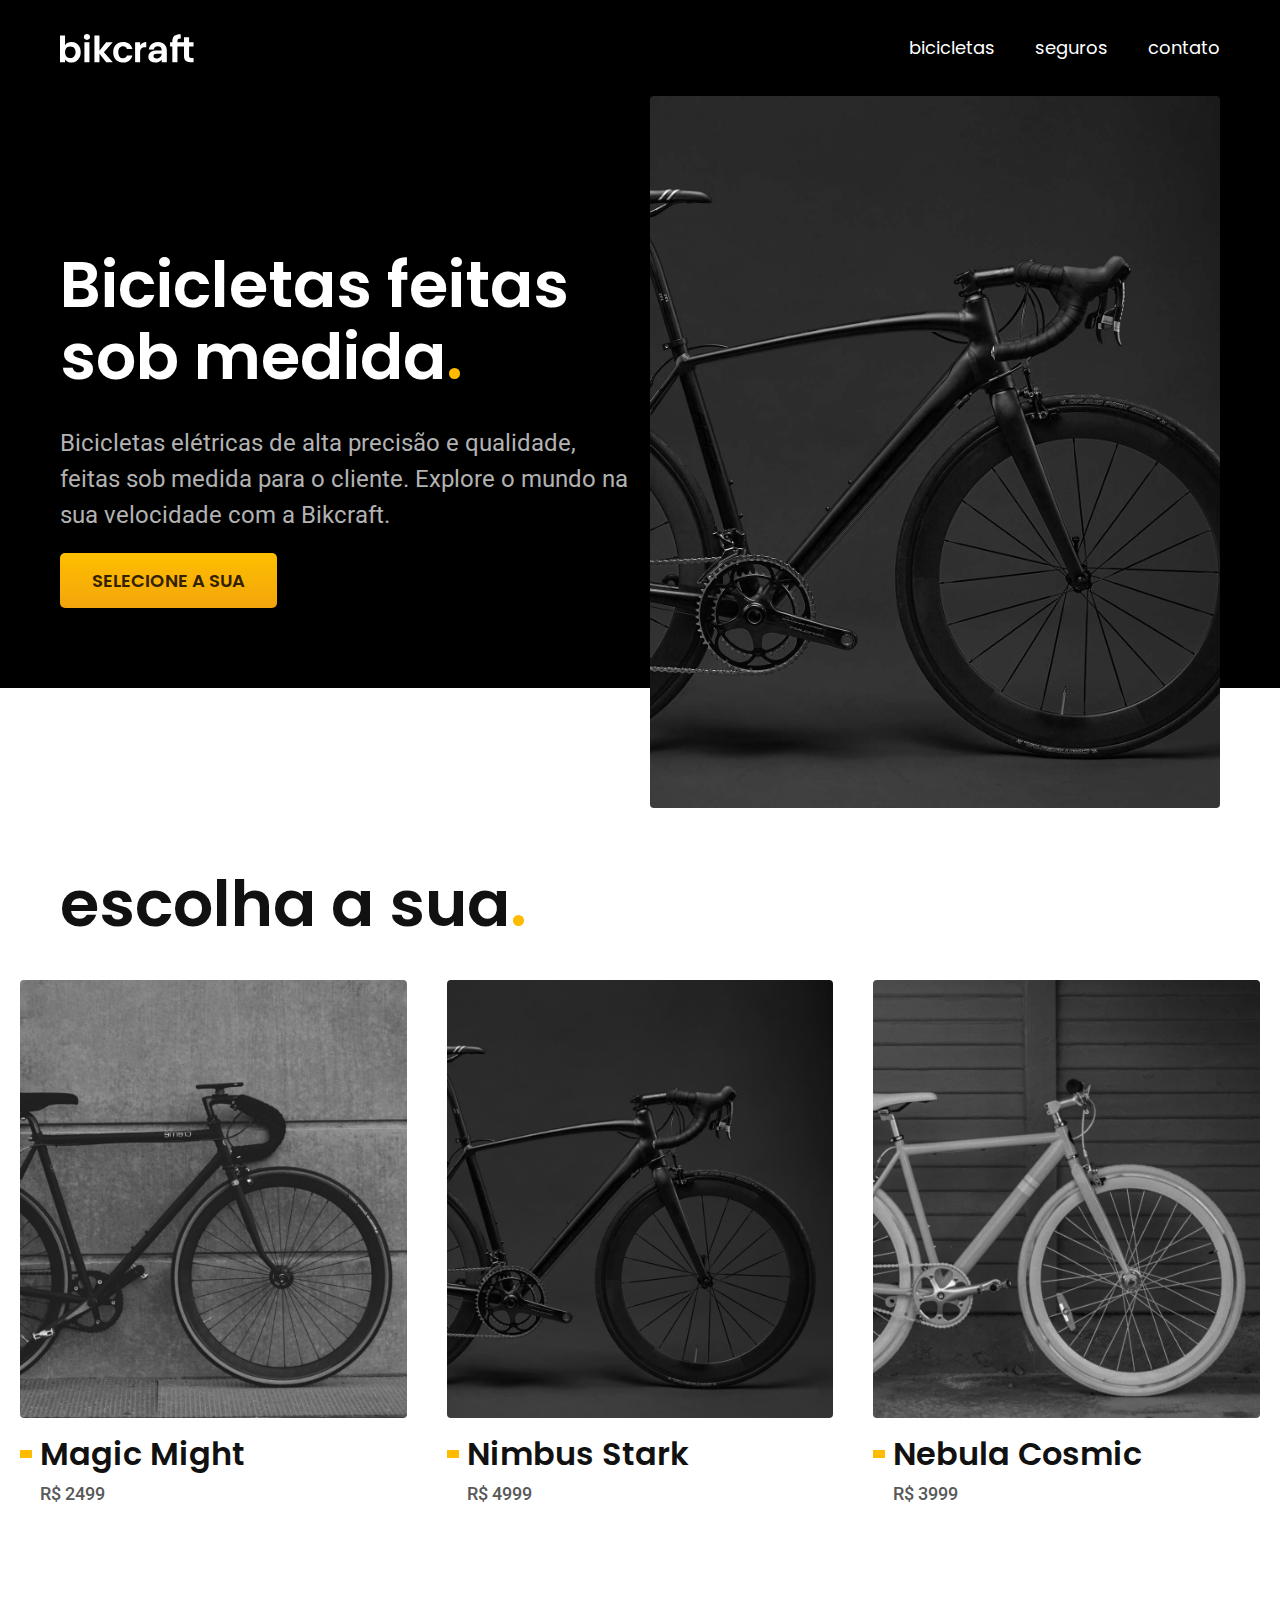
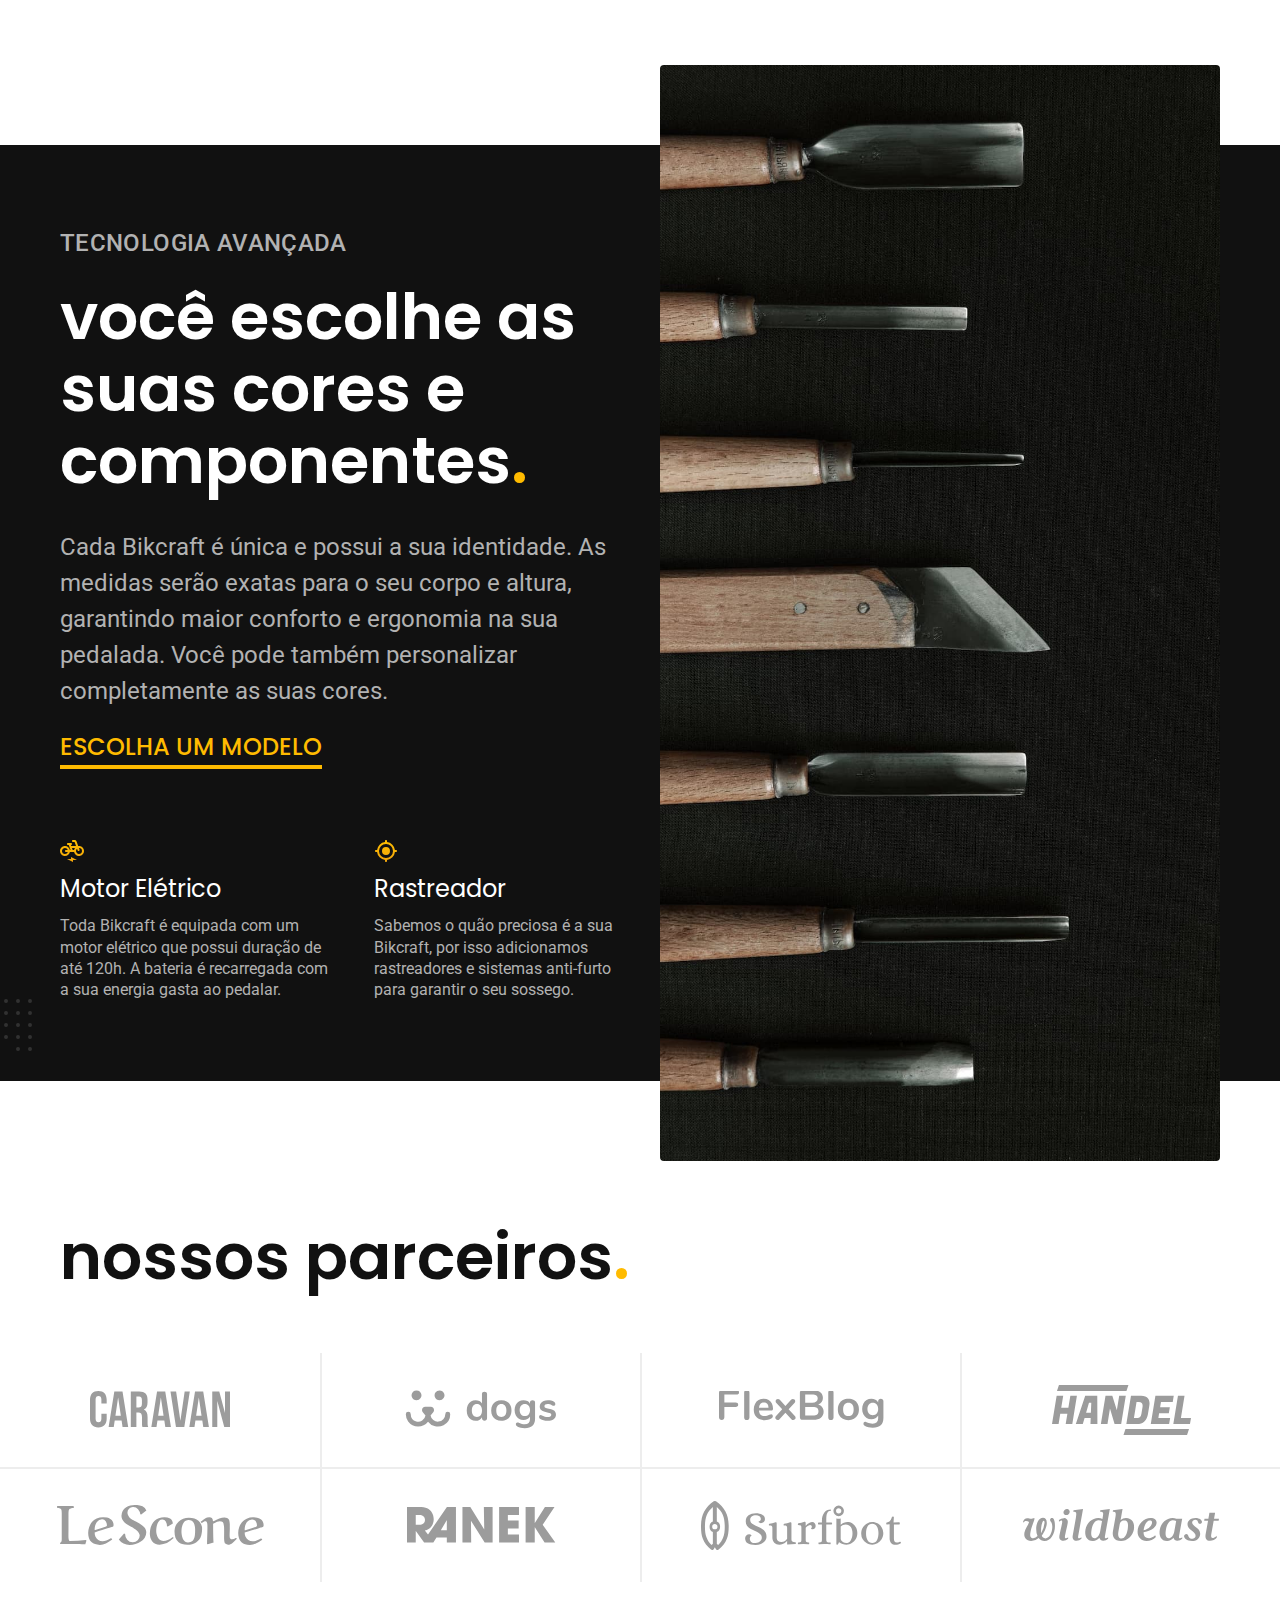
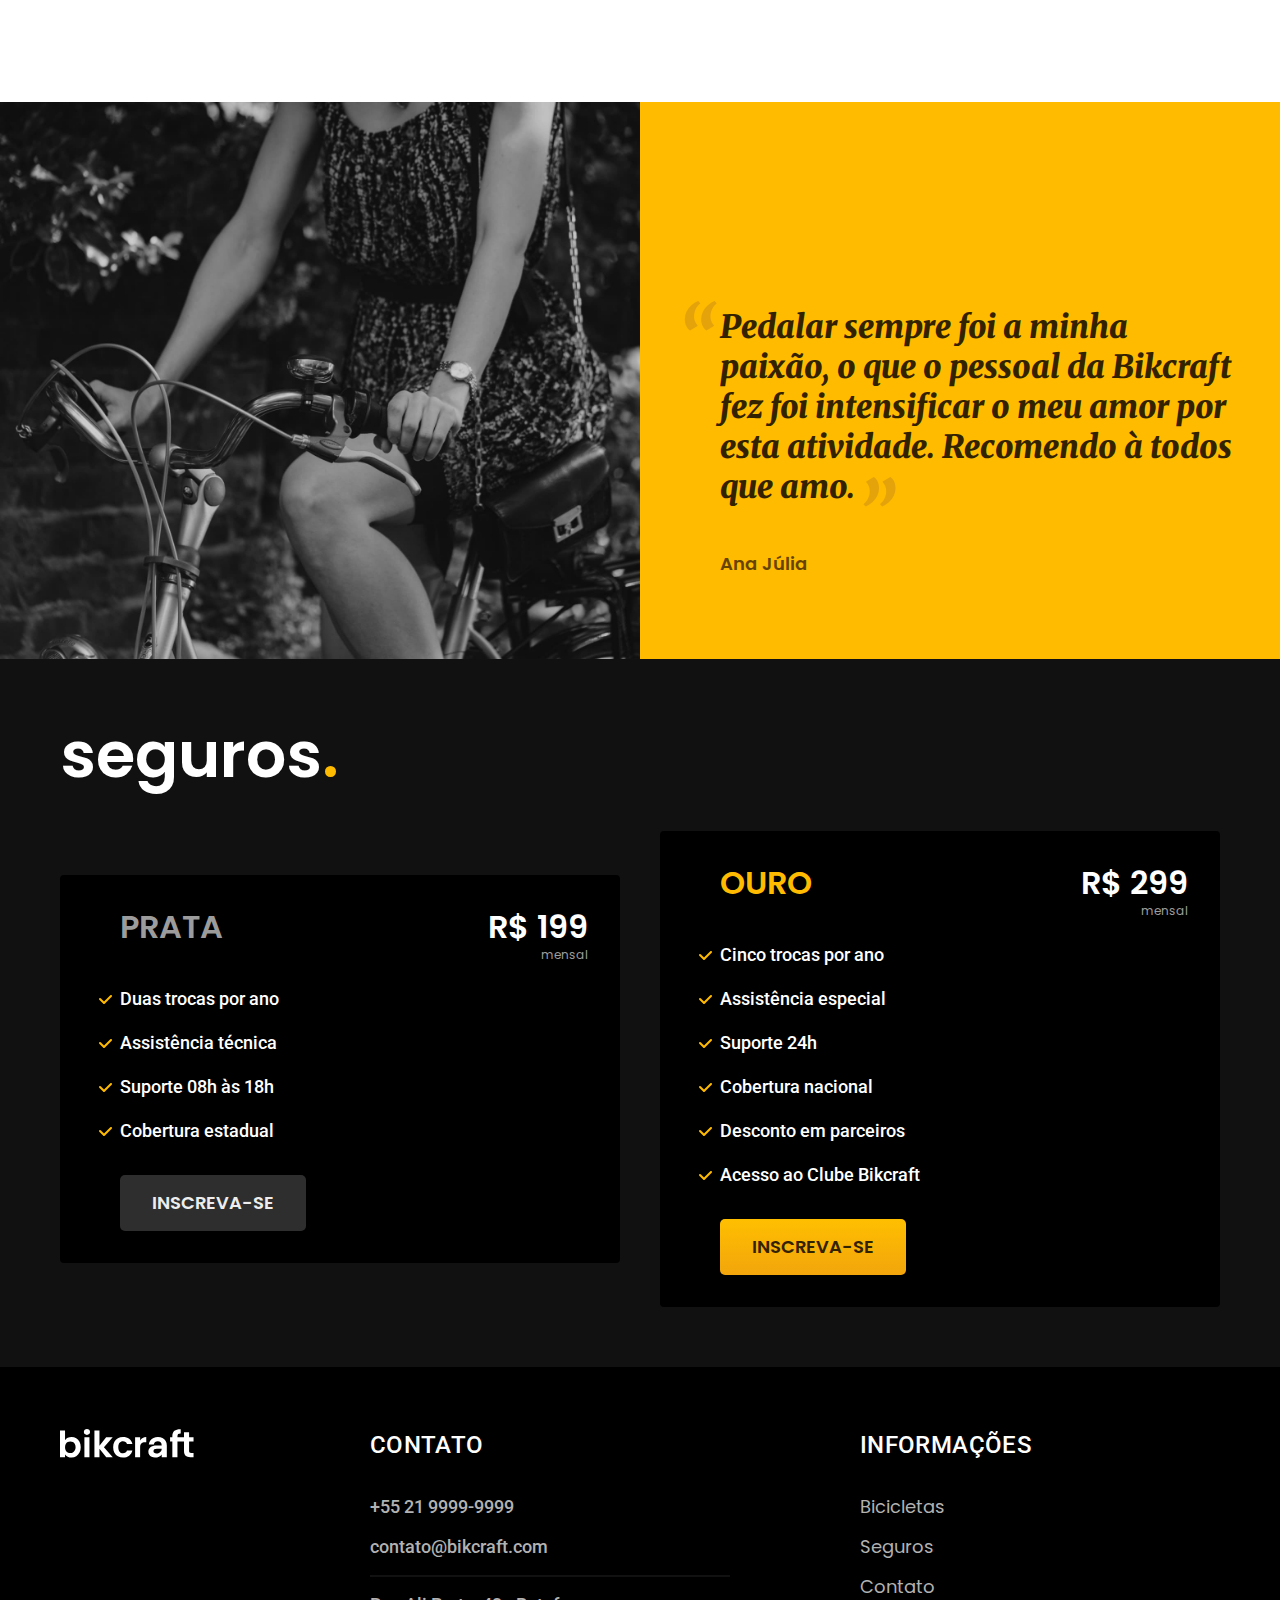
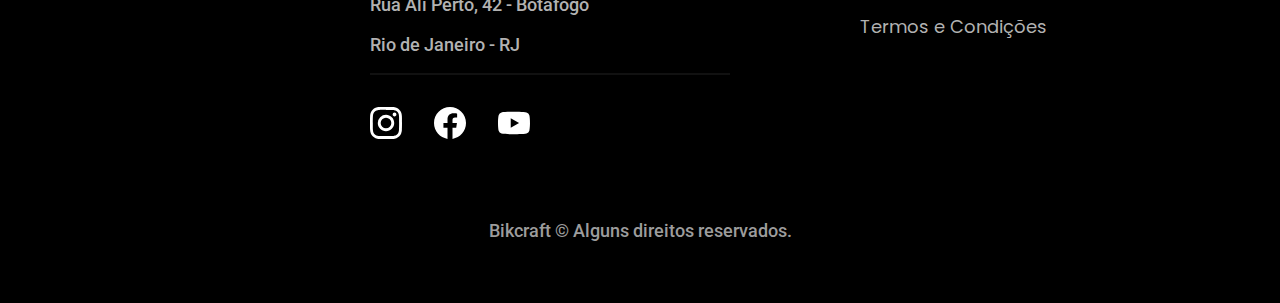
==== index.html @ 79bda6b0 "atualização" ====
<!DOCTYPE html>

<html lang="pt-br">

<head>
  <meta charset="UTF-8">
  <meta name="viewport" content="width=device-width, initial-scale=1.0">

  <title>Bikcraft - Bicicletas Elétricas</title>
  <meta name="description" content="Bicicletas elétricas de alta precisão e qualidade,  feitas sob medida para o cliente. Explore o mundo na sua velocidade com a Bikcraft.">

  <link rel="stylesheet" href="./css/style/style.min.css">
  <link rel="preconnect" href="https://fonts.googleapis.com">
  <link rel="preconnect" href="https://fonts.gstatic.com" crossorigin>
  <link href="https://fonts.googleapis.com/css2?family=Merriweather:ital,wght@1,900&family=Poppins:wght@400;600&family=Roboto:wght@400;500&display=swap" rel="stylesheet">
</head>

<body>
  <header class="header-bg">
    <div class="header container">

      <a href="./">
        <img src="./img/bikcraft.svg" alt="Bikcraft" title="Bikcraft">
      </a>

      <nav aria-label="primaria">
        <ul class="header-menu color-c0 font-1-m">
          <li><a href="./bikes.html">bicicletas</a></li>
          <li><a href="./insurance.html">seguros</a></li>
          <li><a href="./contato.html">contato</a></li>
        </ul>
      </nav>
    </div>
  </header>
  <main class="intro-bg">
    <div class="intro container">
      <div class="intro-content">
        <h1 class="intro-titulo font-1-xxl color-c0">
          Bicicletas feitas sob medida<span class="color-p1">.</span>
        </h1>
        <p class="intro-texto font-2-l color-c5">
          Bicicletas elétricas de alta precisão e qualidade, feitas sob medida para o cliente. Explore o mundo na sua velocidade com a Bikcraft.
        </p>
        <a class="button font-btn color-c12" href="./bikes.html">Selecione a sua</a>
      </div>
      <div>
        <img src="./img/fotos/introducao.jpg" alt="Bicicleta">
      </div>
    </div>
  </main>
  <article class="bikes-list-bg">
    <h2 class="container font-1-xxl color-c11">escolha a sua<span class="color-p1">.</span></h2>
    <ul class="bikes-list">
      <li>
        <a href="./bicicletas/magic-html"><img src="./img/bicicletas/magic-home.jpg" alt="Magic Might">
          <h3 class="font-1-xl color-c11">Magic Might</h3><span class="font-2-m color-c8">R$ 2499</span>
        </a>
      </li>
      <li>
        <a href="./bicicletas/nimbus-html"><img src="./img/bicicletas/nimbus-home.jpg" alt="Nimbus Stark">
          <h3 class="font-1-xl color-c11"> Nimbus Stark</h3>
          <span class="font-2-m color-c8">R$ 4999</span>
        </a>
      </li>
      <li>
        <a href="./bicicletas/nebula-html"><img src="./img/bicicletas/nebula-home.jpg" alt="Nebula Cosmic">
          <h3 class="font-1-xl color-c11">Nebula Cosmic</h3>
          <span class="font-2-m color-c8">R$ 3999</span>
        </a>
      </li>

    </ul>

  </article>
  <article class="tech-bg">
    <div class="tech container">
      <div class="tech-content">
        <span class="font-2-l-b color-c5">Tecnologia Avançada</span>
        <h2 class="font-1-xxl color-c0">você escolhe as suas cores e componentes<span class="color-p1">.</span></h2>
        <p class="tech-p font-2-l color-c5">Cada Bikcraft é única e possui a sua identidade. As medidas serão exatas para o seu corpo e altura, garantindo maior conforto e ergonomia na sua pedalada. Você pode também personalizar completamente as suas cores.</p>
        <a href="./bikes.html" class="link">escolha um modelo</a>
        <div class="tech-benefits">
          <div>
            <img src="./img/icones/eletrica.svg" alt="Ícone Bicicleta Elétrica" class="tech-li-elec">
            <h3 class="font-1-l color-c0">Motor Elétrico</h3>
            <p class="font-2-s color-c5">Toda Bikcraft é equipada com um motor elétrico que possui duração de até 120h. A bateria é recarregada com a sua energia gasta ao pedalar.</p>
          </div>
          <div>
            <img src="./img/icones/rastreador.svg" alt="Ícone Rastreador" class="tech-li-gps">
            <h3 class="font-1-l color-c0">Rastreador</h3>
            <p class="font-2-s color-c5">Sabemos o quão preciosa é a sua Bikcraft, por isso adicionamos rastreadores e sistemas anti-furto para garantir o seu sossego.</p>
          </div>
          </ul>
        </div>
      </div>
      <div>
        <img class="tech-img" src="./img/fotos/tecnologia.jpg" alt="Equipamentos">
      </div>
    </div>
  </article>
  <section class="partners" aria-label="Nossos Parceiros">
    <h2 class="container font-1-xxl color-c11">nossos parceiros<span class="color-p1">.</span></h2>

    <ul>
      <li><img src="./img/parceiros/caravan.svg" alt=""></li>
      <li><img src="./img/parceiros/dogs.svg" alt=""></li>
      <li><img src="./img/parceiros/flexblog.svg" alt=""></li>
      <li><img src="./img/parceiros/handel.svg" alt=""></li>
      <li><img src="./img/parceiros/lescone.svg" alt=""></li>
      <li><img src="./img/parceiros/ranek.svg" alt=""></li>
      <li><img src="./img/parceiros/surfbot.svg" alt=""></li>
      <li><img src="./img/parceiros/wildbeast.svg" alt=""></li>

    </ul>

  </section>
  <section class="depo-bg">
    <div class="depo-content">
      <div class="depo-img">
        <img src="./img/fotos/depoimento.jpg" alt="Mulher andando em uma bicicleta Bikcraft" title="Mulher andando em uma bicicleta Bikcraft">
      </div>
      <blockquote class="depo font-1-xl color-p5">
        <p>Pedalar sempre foi a minha paixão, o que o pessoal da Bikcraft fez foi intensificar o meu amor por esta atividade. Recomendo à todos que amo.</p>
        <span class="font-1-m-b color-p4">Ana Júlia</span>
      </blockquote>
    </div>
  </section>
  <article class="insurance-bg">
    <div class="insurance container">
      <h2 class="font-1-xxl color-c0">seguros<span class="color-p1">.</span></h2>
      <div class="insurance-item">
        <h3 class="font-1-xl color-c6">PRATA</h3>
        <span class="font-1-xl color-c0">R$ 199<span class="font-1-xs color-c6">mensal</span></span>
        <ul class="font-2-m color-c0">
          <li>Duas trocas por ano</li>
          <li>Assistência técnica</li>
          <li>Suporte 08h às 18h</li>
          <li>Cobertura estadual</li>
        </ul>
        <a class="button sec font-btn color-c12" href="./insurance.html">Inscreva-se</a>
      </div>

      <div class="insurance-item">
        <h3 class="font-1-xl color-p1">OURO</h3>
        <span class="font-1-xl color-c0">R$ 299<span class="font-1-xs color-c6">mensal</span></span>
        <ul class="font-2-m color-c0">
          <li>Cinco trocas por ano</li>
          <li>Assistência especial</li>
          <li>Suporte 24h</li>
          <li>Cobertura nacional</li>
          <li>Desconto em parceiros</li>
          <li>Acesso ao Clube Bikcraft</li>
        </ul>
        <a class="button font-btn color-c12" href="./insurance.html">Inscreva-se</a>
      </div>
    </div>
  </article>
  <footer class="footer-bg">
    <div class="footer container">
      <div class="footer-img">
        <img src="./img/bikcraft.svg" alt="Bikcraft">
      </div>
      <div class="footer-contato">
        <h3 class="font-2-l-b color-c0">contato</h3>
        <ul class="font-2-m color-c5">
          <li><a href="tel:+552199999999">+55 21 9999-9999</a></li>
          <li><a href="mailto:contato@bikcraft.com">contato@bikcraft.com</a></li>
          <li>Rua Ali Perto, 42 - Botafogo</li>
          <li>Rio de Janeiro - RJ</li>
        </ul>
        <div class="footer-social color-c5">
          <a href="./">
            <img src="./img/redes/instagram.svg" alt="Instagram">
          </a>
          <a href="./">
            <img src="./img/redes/facebook.svg" alt="Facebook">
          </a>
          <a href="./">
            <img src="./img/redes/youtube.svg" alt="Youtube">
          </a>
        </div>
      </div>
      <div class="footer-info">
        <h3 class="font-2-l-b color-c0">informações</h3>
        <nav>
          <ul class="font-1-m color-c5 ">
            <li><a href="./bikes.html">Bicicletas</a></li>
            <li><a href="./insurance.html">Seguros</a></li>
            <li><a href="./contact.html">Contato</a></li>
            <li><a href="./terms.html">Termos e Condições</a></li>
          </ul>
        </nav>
      </div>
      <p class="footer-copy font-2-m color-c6">Bikcraft © Alguns direitos reservados.</p>
    </div>

  </footer>

</body>

</html>
---- css/style/style.min.css ----
:root{--font-1:"Poppins",sans-serif;--font-2:"Roboto",sans-serif}.font-1-xxl{font:600 4rem/1.125 var(--font-1)}.font-1-xl{font:600 2rem/1.25 var(--font-1)}.font-1-l{font:400 1.5rem/1.5 var(--font-1)}.font-1-m,.font-1-m-b{font:400 1.125rem/1.33 var(--font-1)}.font-1-m-b{font-weight:600}.font-1-s{font:400 1rem/1.5 var(--font-1)}.font-1-xs{font:400 0.75rem/1.33 var(--font-1)}.font-2-l,.font-2-l-b{font:400 1.5rem/1.5 var(--font-2)}.font-2-l-b{font-weight:500;letter-spacing:.015em;text-transform:uppercase}.font-2-m{font:500 1.125rem/1.33 var(--font-2)}.font-2-s{font:400 1rem/1.33 var(--font-2)}.font-2-xs{font:400 0.875rem/1.43 var(--font-2)}@media (max-width:1200px){.font-1-xxl{font-size:3rem}.font-2-l,.font-2-l-b{font-size:1.125rem}}@media (max-width:800px){.font-1-xxl{font-size:2rem}.font-1-xl,.font-2-xl{font-size:1.5rem}}:root{--color-c0:#ffffff;--color-c1:#f7f7f7;--color-c2:#ededed;--color-c3:#dedede;--color-c4:#cccccc;--color-c5:#b2b2b2;--color-c6:#9c9c9c;--color-c7:#717171;--color-c8:#595959;--color-c9:#404040;--color-c10:#2e2e2e;--color-c11:#111111;--color-c12:#000000;--color-p1:#ffbb00;--color-p2:#e4a30b;--color-p3:#a66f00;--color-p4:#664400;--color-p5:#332200}.color-c0{color:var(--color-c0)}.color-c1{color:var(--color-c1)}.color-c2{color:var(--color-c2)}.color-c3{color:var(--color-c3)}.color-c4{color:var(--color-c4)}.color-c5{color:var(--color-c5)}.color-c6{color:var(--color-c6)}.color-c7{color:var(--color-c7)}.color-c8{color:var(--color-c8)}.color-c9{color:var(--color-c9)}.color-c10{color:var(--color-c10)}.color-c11{color:var(--color-c11)}.color-c12{color:var(--color-c12)}.color-p1{color:var(--color-p1)}.color-p2{color:var(--color-p2)}.color-p3{color:var(--color-p3)}.color-p4{color:var(--color-p4)}.color-p5{color:var(--color-p5)}.container{max-width:1200px;box-sizing:border-box;padding:0 20px;margin:0 auto;gap:0 20px}.button{display:inline-block;color:var(--color-p5);font:600 1.125rem/1.33 var(--font-1);align-self:center;padding:16px 32px;gap:10px;background:linear-gradient(#ffbf00,#f2a50c);box-shadow:0 1px 2px rgba(0,0,0,.1);box-sizing:border-box;border-radius:5px;text-transform:uppercase;max-width:max-content}.button.sec{background:var(--color-c10);color:var(--color-c2)}.button.sec:hover{background:var(--color-c9)}.button.arrow::after{content:"";display:inline-block;width:18px;height:10px;margin-left:12px;background:url(../../img/icones/seta.svg);transition:transform .2s}.button.arrow:hover:after{transform:translateX(4px)}.link{display:inline-block;font:500 1.5rem/1.5 var(--font-1);color:var(--color-p1);text-transform:uppercase}.link::after{content:"";display:block;width:inherit;height:4px;background-color:currentColor}.link:hover{color:var(--color-c0)}@media (max-width:800px){.button{padding:12px 16px;font-size:1rem}}.title-bg{background:var(--color-c11);padding-top:60px;padding-bottom:60px}title p{margin-bottom:4px}@media (max-width:800px){.title-bg{padding-top:40px;padding-bottom:40px}.title p{font-size:1rem;text-transform:lowercase;font-weight:400}}*{margin:0;padding:0}body{font-family:Arial,Helvetica,sans-serif;color:#111}li,ul{list-style:none}a{text-decoration:none;color:inherit}img{max-width:100%;display:block}img[src$=".jpg"]{border-radius:4px}.header-bg{background-color:var(--color-c12)}.header{display:flex;flex-wrap:wrap;justify-content:space-between;align-items:center;gap:20px;padding:20px}.header-menu{display:flex;gap:40px;flex-wrap:wrap}.header-menu a{padding:16px 0;display:inline-block;position:relative}.header-menu a::after{content:"";display:block;background-color:var(--color-c0);height:2px;width:0;margin-top:4px;transition:.3s;position:absolute}.header-menu a:hover:after{width:100%}@media (max-width:800px){.header-menu a{background:var(--color-c11);padding:12px 16px;border-radius:5px}.header-menu a:hover{background:var(--color-c10);transform:"transition";transition:.8}.header-menu a::after{display:none}}@media (max-width:600px){.header-menu{gap:12px}.header-menu a{font-size:14px;gap:8px 12px}}.footer-bg{background:var(--color-c12)}.footer{display:grid;grid-template-columns:3fr 5fr 4fr;gap:40px;padding-top:60px;padding-bottom:60px}.footer h3{margin-bottom:32px}.footer a:hover{color:var(--color-c0)}.footer-contato ul{margin-bottom:32px}.footer li{margin-bottom:16px}.footer-contato li:nth-child(2n):after{content:"";display:block;max-width:360px;height:2px;background:var(--color-c11);margin-top:16px}.footer-social{display:flex;gap:32px}.footer-copy{grid-column:1/-1;margin-top:40px;justify-self:center}@media (max-width:800px){.footer-img{display:none}.footer{grid-template-columns:1fr 1fr;gap:60px}}@media (max-width:600px){.footer{grid-template-columns:1fr}}.intro-bg{display:block;background-color:var(--color-c12);box-shadow:inset 0 -120px var(--color-c0)}.intro{display:grid;grid-template-columns:1fr 1fr}.intro-content{align-self:end;padding-bottom:200px}.intro-titulo{margin-bottom:32px}.intro-texto{margin-bottom:20px}.button{position:relative}.button:hover{background:linear-gradient(#ffb60d,#e59317)}intro .button::after{display:block;content:"";width:52px;height:52px;background:url("../../img/dec/bottom-left.svg");position:absolute;bottom:-50px;left:-80px}.intro img{height:100%;width:100%;object-fit:cover}@media (max-width:800px){.intro-bg{background-color:var(--color-c11);padding-top:40px;box-shadow:inset 0 -60px var(--color-c0)}.intro{grid-template-columns:1fr;gap:32px}.intro-content{padding-bottom:0}.intro-titulo{margin-bottom:16px}.intro img{height:300px;width:100%}}.tech-bg{display:block;background:var(--color-c11);box-shadow:inset 0 80px 0 var(--color-c0),inset 0 -80px 0 var(--color-c0)}.tech{display:grid;grid-template-columns:1fr 1fr;gap:40px;margin:0 auto}.tech-content{display:block;box-sizing:border-box;padding:160px 0}.tech>span{display:block}.tech h2{margin:20px 0 32px}.tech-p{margin-bottom:20px}.link{margin-bottom:70px}.tech-img{height:100%;width:100%;object-fit:cover;object-position:left}.tech-benefits{display:flex;flex-direction:row;gap:40px}.tech-benefits{position:relative}.tech-benefits::after{display:block;content:"";width:52px;height:52px;background:url("../../img/dec/bottom-left.svg");position:absolute;bottom:-50px;left:-80px}.tech-benefits>div{display:flex;flex-direction:column;gap:8px}.tech-benefits h3{width:max-content}.tech-benefits img{width:24px;height:auto}@media (max-width:800px){.tech-bg{box-shadow:initial}.tech{grid-template-columns:1fr}.tech-content{padding:60px 0}.tech a{margin-bottom:50px}.tech-img{display:none}.tech-benefits::after{display:none}}@media (max-width:600px){.tech-benefits{flex-direction:column;justify-content:left}}.partners{display:block;padding:60px 0 120px}.partners h2{margin-bottom:60px}.partners ul{max-width:1400px;margin:0 auto;display:grid;grid-template-columns:repeat(4,1fr)}.partners li{display:flex;padding:32px;border-left:2px solid var(--color-c2)}.partners img{margin:auto}.partners li:first-child,.partners li:nth-child(5){border-left:none}.partners li:nth-child(n+5){border-top:2px solid var(--color-c2)}@media (max-width:800px){.partners{padding-bottom:60px}.partners h2{margin-bottom:20px}.partners ul{grid-template-columns:1fr 1fr}.partners li{padding:20px}.partners li:nth-child(n+3){border-top:2px solid var(--color-c2)}.partners li:nth-child(odd){border-left:none}}.depo-bg{background:var(--color-p1)}.depo-content{display:grid;grid-template-columns:1fr 1fr;overflow:hidden}.depo-img{align-self:center}.depo-img img{height:100%;width:100%;object-fit:cover;border-radius:0}.depo{padding:40px 40px 80px 80px;align-self:end}.depo p{margin-bottom:32px;max-width:25ch;position:relative;font-family:Merriweather,serif;font-style:italic;font-weight:900}.depo p::after,.depo p::before{font-size:5rem;color:var(--color-p2);position:absolute}.depo p::before{content:"“";top:-16px;left:-42px}.depo p::after{content:"”"}@media (max-width:1000px){.depo-content{grid-template-columns:1fr;text-align:center}.depo{padding:40px 20px;justify-self:center}}@media (max-width:800px){.depo::before{display:none}.depo::after{display:none}.depo-img img{max-height:200px}.depo p{font-size:1.5rem}}@media (max-width:400px){.depo p{font-size:1rem}}.bikes-list-bg{padding:60px 0 120px;justify-content:center}.bikes-list-bg h2{margin-bottom:40px}.bikes-list{display:flex;padding:0 20px 20px;max-width:1400px;gap:40px;margin:0 auto;overflow-x:auto}.bikes-list li{flex:1;min-width:280px;padding-bottom:20px}.bikes-list a{display:block}.bikes-list img{margin-bottom:16px}.bikes-list h3{margin-bottom:8px;display:flex;align-items:center}.bikes-list h3::before{content:"";display:inline-block;width:12px;height:8px;margin-right:8px;background-color:var(--color-p1);transition:width .2s}.bikes-list a:hover h3::before{width:24px}.bikes-list li span{padding-left:20px}@media (max-width:800px){.bikes-list-bg{padding-bottom:60px}.bikes-list{gap:20px}}.bikes-content{padding-top:60px;padding-bottom:60px}.bikes-item{display:grid;grid-template-columns:1fr 1fr;padding-top:60px;padding-bottom:60px;gap:40px}.bikes-bg{background-image:linear-gradient(to right,var(--color-c0) 30%,var(--color-c11) 0)}.bikes-info{display:grid;grid-template-columns:1fr 1fr;align-items:center}.bikes-img{display:grid}.bikes-img img,.bikes-img span{grid-area:1/1}.bikes-img img{object-fit:cover}.bikes-img span{display:inline-block;background:var(--color-c12);padding:8px 16px 8px 8px;margin-top:20px;border-radius:4px 0 0 4px;place-self:start end}.bikes-info h2,.bikes-info p{grid-column:1/-1}.bikes-info h2{margin-bottom:20px}.bikes-info h2::before{content:"";display:block;width:12px;height:8px;background:var(--color-p1);margin-bottom:8px}.bikes-info p{margin-bottom:32px;max-width:45ch}.bikes-info li{display:flex;gap:8px;align-items:center}.bikes-info li{margin-bottom:16px;width:max-content}.bikes-info img{width:24px;height:24px}.bikes-info a{align-self:end}@media (max-width:800px){.bikes-item{grid-template-columns:1fr}.bikes-bg{background:var(--color-c11)}.bikes-info{margin-left:20px;margin-right:20px}.bikes-info a{justify-self:end}}@media (max-width:500px){.bikes-item{padding-top:0;padding-bottom:30px}.bikes-img img{border-radius:0}.bikes-info{grid-template-columns:1fr}.bikes-info li,.bikes-info p{font-size:1rem}.bikes-info a,.bikes-info li{grid-column:1/-1}.bikes-info a{justify-self:start}}.insurance-bg{background:var(--color-c11)}.insurance{padding-top:60px;padding-bottom:60px;display:grid;grid-template-columns:1fr 1fr;gap:40px;align-items:center}.insurance h2{grid-column:1/-1}.insurance-item{background-color:var(--color-c12);padding:32px 32px 32px 60px;display:grid;grid-template-columns:1fr auto;border-radius:4px}.insurance-item h3{margin-bottom:40px}.insurance-item span{grid-column:2;display:block;text-align:right}.insurance-item ul{grid-column:1/-1;margin-bottom:32px}.insurance-item li{display:flex;align-items:center;position:relative}.insurance-item li+li{margin-top:20px}.insurance-item li::before{content:"";display:inline-block;width:13px;height:9px;background:url(../../img/icones/lista.svg);position:absolute;left:-21px}.insurance-item a{grid-column:1/-1}@media (max-width:800px){.insurance{grid-template-columns:1fr}}#insurance .insurance{padding-top:0;margin-bottom:8px}.benefits-bg{background:var(--color-c12)}.benefits{padding-top:120px;padding-bottom:120px}.benefits h2{margin-bottom:92px}.benefits-content{display:grid;grid-template-columns:repeat(auto-fit,minmax(280px,max-content));gap:40px 80px}.benefits-content li{display:grid;gap:8px;align-self:start center}.benefits-content li p{max-width:45ch}@media (max-width:800px){.benefits{padding-top:60px;padding-bottom:60px}.benefits h2{margin-bottom:40px}.benefits-content{gap:20px}}.faq{padding-top:120px;padding-bottom:120px}.faq h2{margin-bottom:60px}.faq dt{display:grid;grid-template-columns:auto 1fr auto;align-items:center;gap:8px;cursor:pointer}.faq dl>div{padding:20px;border-radius:4px}.faq dl>div:nth-child(odd){background:var(--color-c1)}.faq dt::before{content:"";display:inline-block;width:12px;height:8px;background:var(--color-p1)}.faq dt::after{content:"";display:inline-block;width:14px;height:6px;background:url(../../img/icones/seta-abrir.svg);transition:.3s}.faq dt:hover:after{transform:rotate(180deg)}.faq dd{padding-left:20px;padding-right:16px;max-width:80ch}@media (max-width:800px){.faq{padding-top:60px;padding-bottom:60px}.faq h2{margin-bottom:40px}}.terms{padding-top:80px;padding-bottom:80px}.terms h2{font-weight:600;margin-bottom:20px}.terms p+h2{margin-top:40px}.terms p{max-width:75ch;margin-bottom:24px}
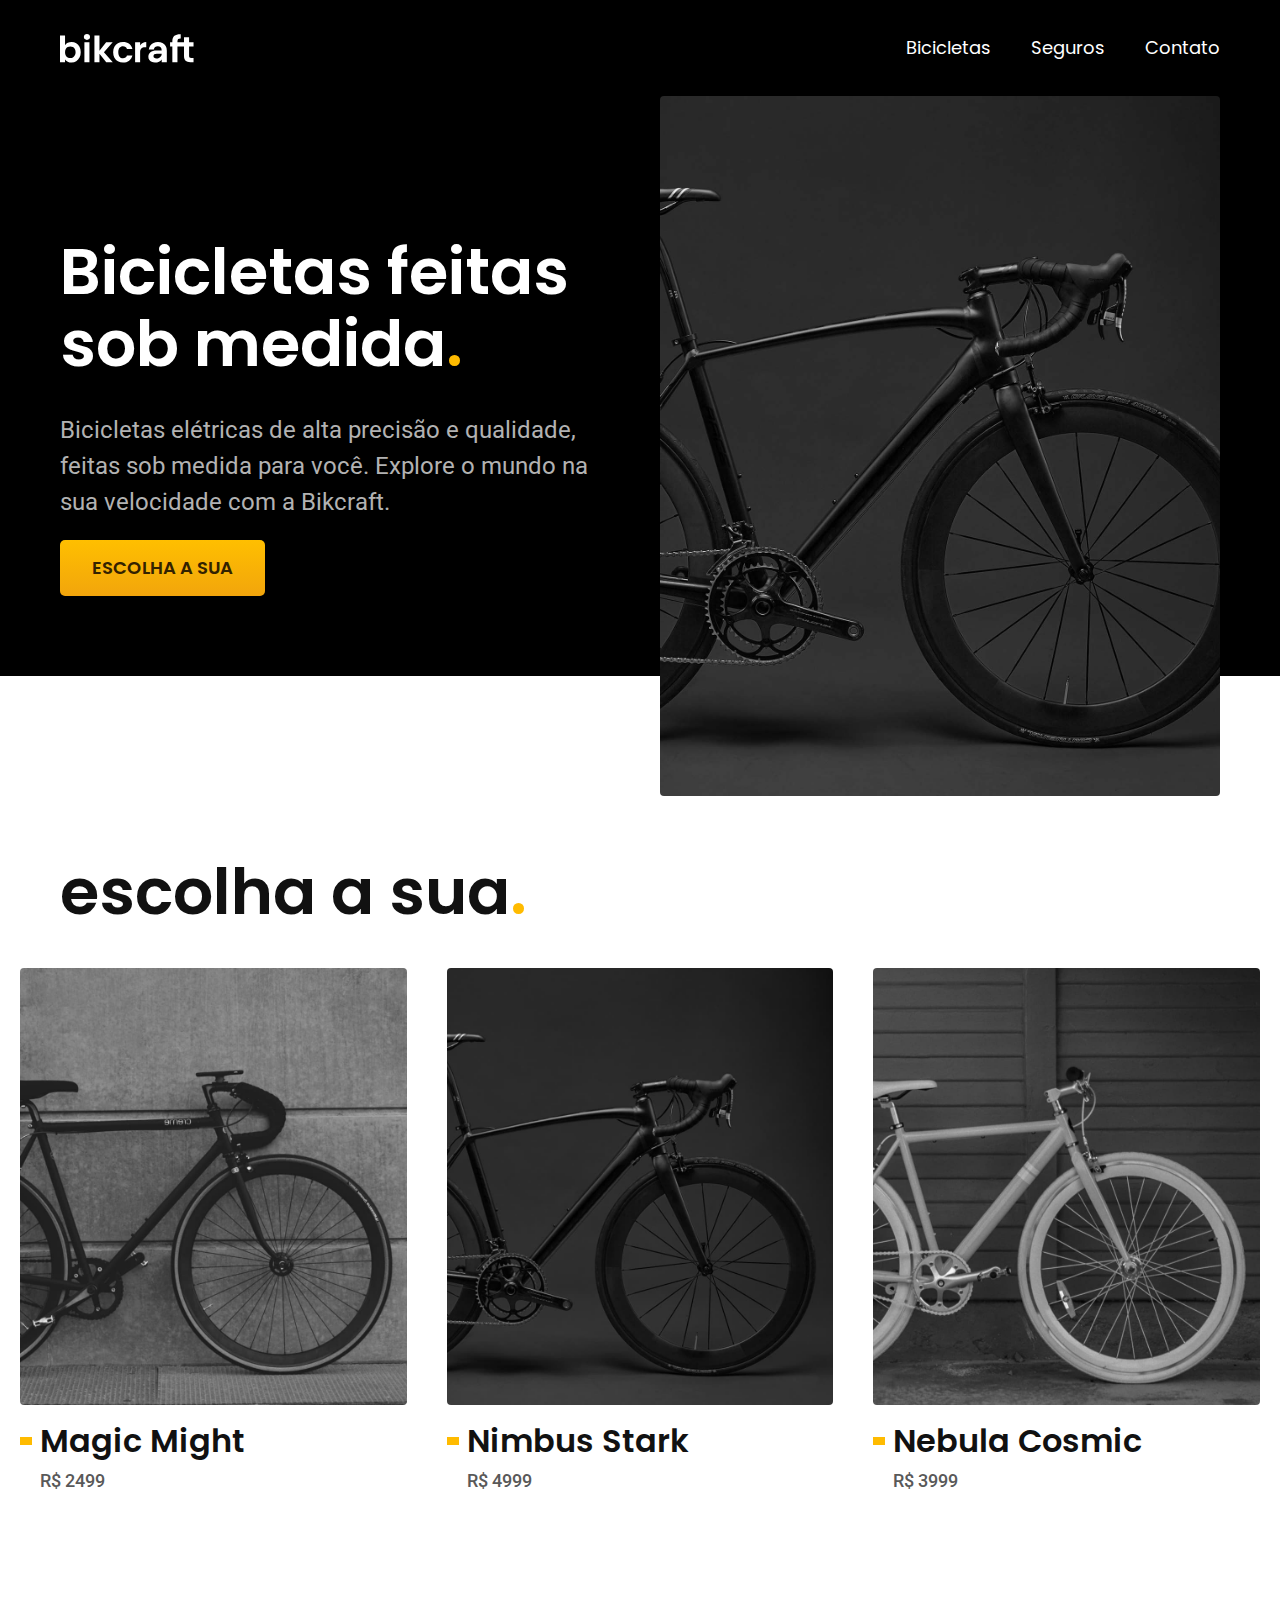
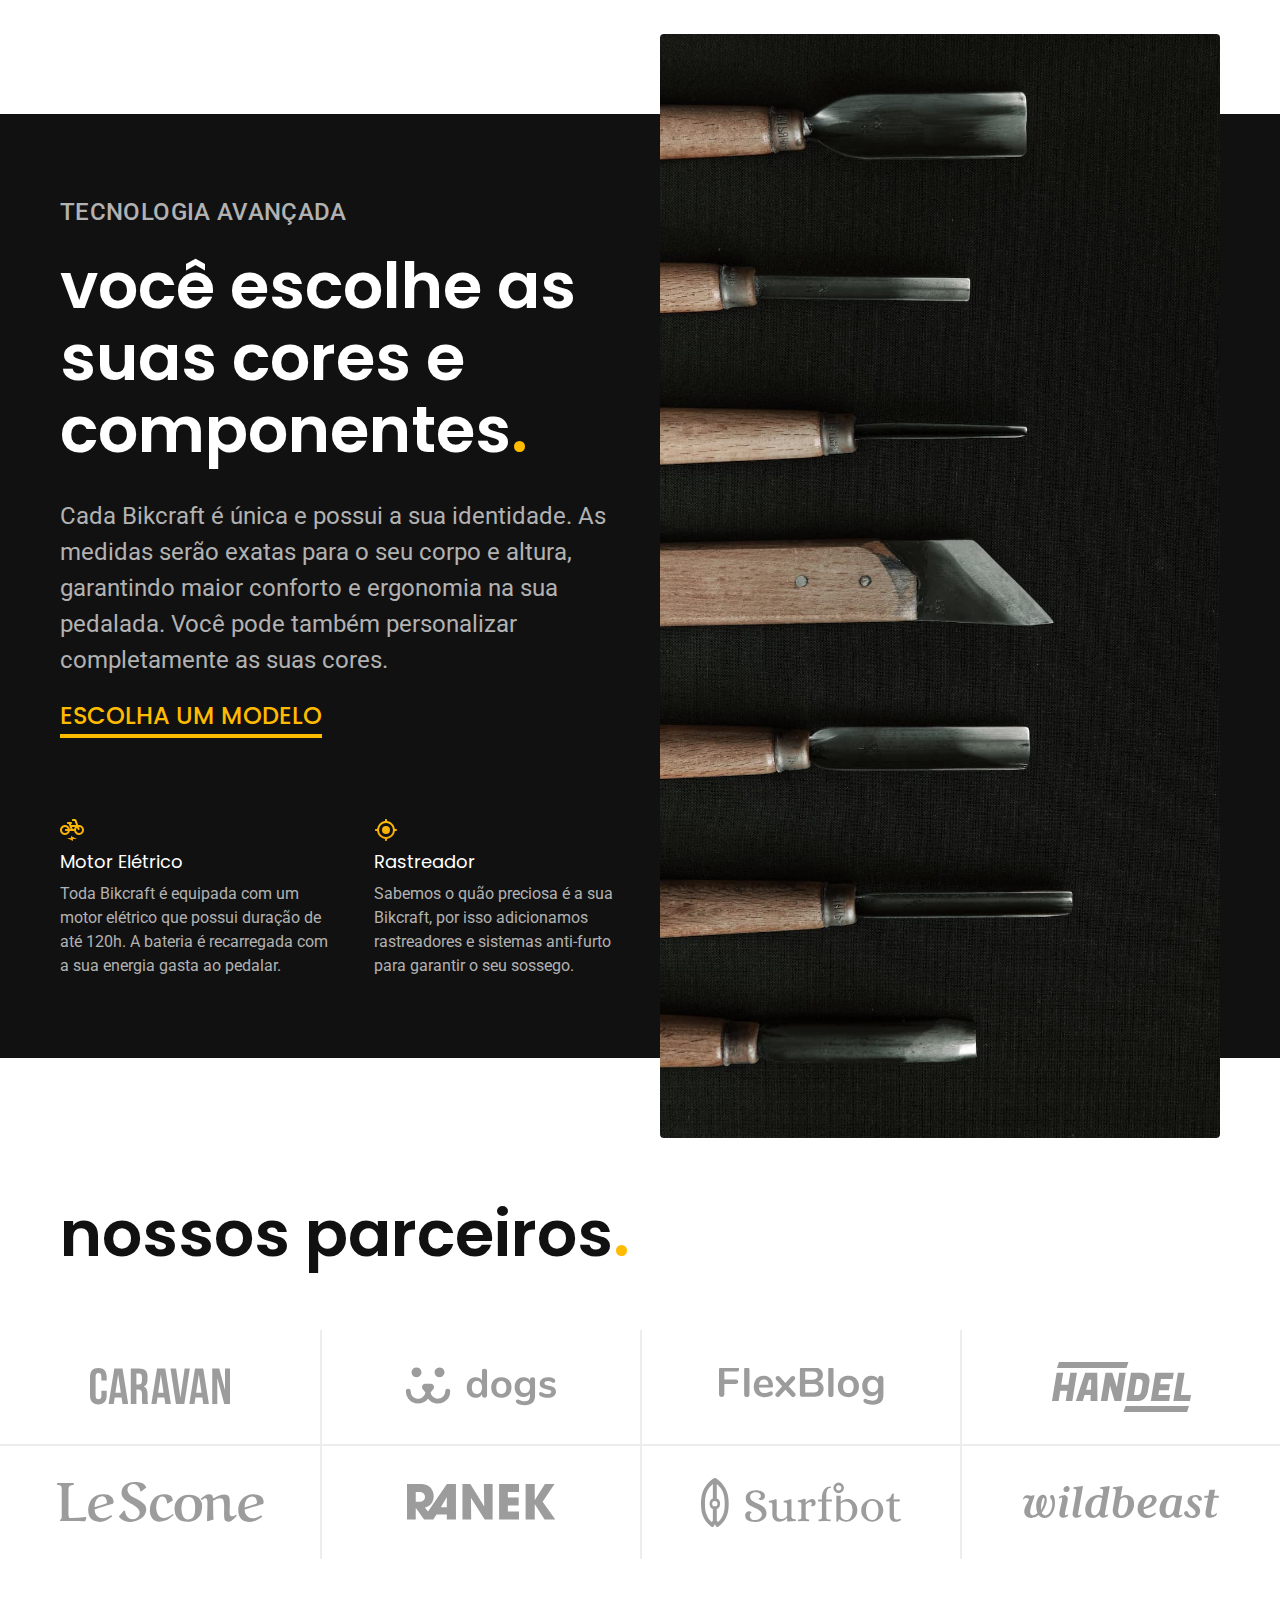
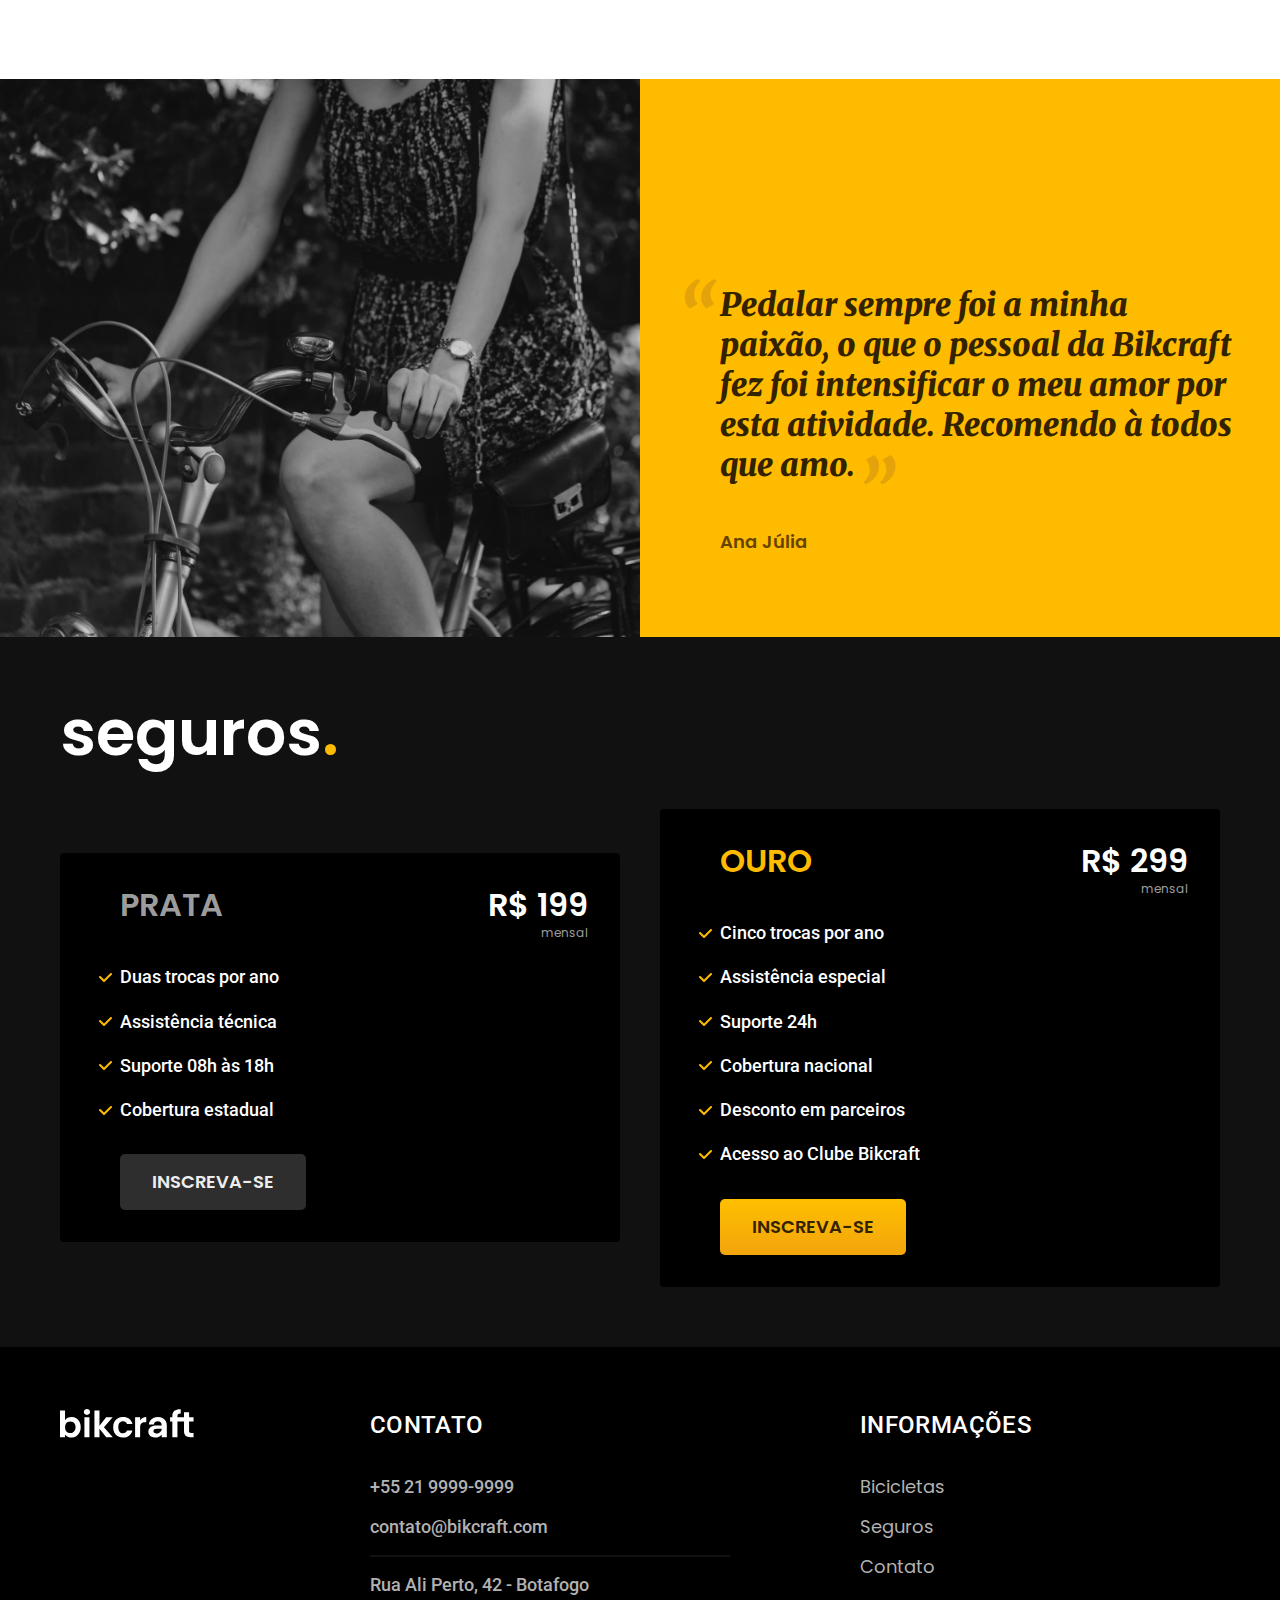
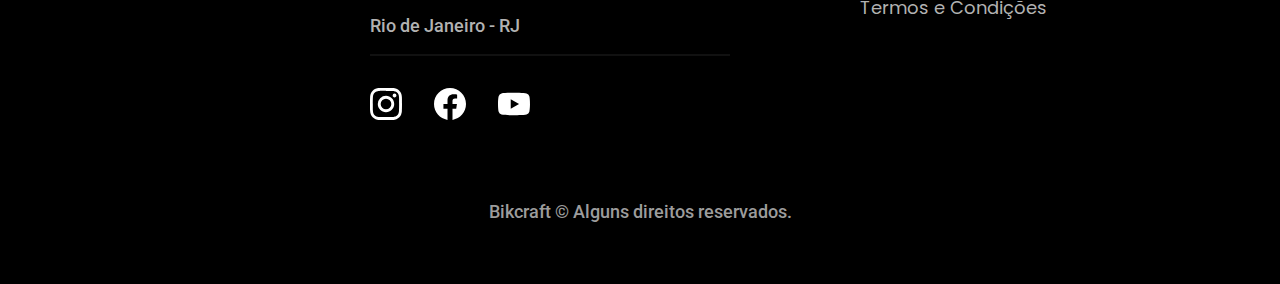
==== commit 330db5a9: "criação contact.html e css, forms.css, stores.css e atualizações" ====
--- a/index.html
+++ b/index.html
@@ -1,5 +1,4 @@
 <!DOCTYPE html>
-
 <html lang="pt-br">
 
 <head>
@@ -9,88 +8,90 @@
   <title>Bikcraft - Bicicletas Elétricas</title>
   <meta name="description" content="Bicicletas elétricas de alta precisão e qualidade,  feitas sob medida para o cliente. Explore o mundo na sua velocidade com a Bikcraft.">
 
-  <link rel="stylesheet" href="./css/style/style.min.css">
+  <link rel="stylesheet" href="./css/style/style.css">
   <link rel="preconnect" href="https://fonts.googleapis.com">
   <link rel="preconnect" href="https://fonts.gstatic.com" crossorigin>
-  <link href="https://fonts.googleapis.com/css2?family=Merriweather:ital,wght@1,900&family=Poppins:wght@400;600&family=Roboto:wght@400;500&display=swap" rel="stylesheet">
+  <link href="https://fonts.googleapis.com/css2?family=Merriweather:ital,wght@1,900&family=Poppins:wght@400;500;600&family=Roboto:wght@400;500&display=swap" rel="stylesheet">
 </head>
 
 <body>
   <header class="header-bg">
     <div class="header container">
-
       <a href="./">
         <img src="./img/bikcraft.svg" alt="Bikcraft" title="Bikcraft">
       </a>
 
       <nav aria-label="primaria">
-        <ul class="header-menu color-c0 font-1-m">
-          <li><a href="./bikes.html">bicicletas</a></li>
-          <li><a href="./insurance.html">seguros</a></li>
-          <li><a href="./contato.html">contato</a></li>
+        <ul class="header-menu font-1-m color-c0">
+          <li><a href="./bikes.html">Bicicletas</a></li>
+          <li><a href="./insurance.html">Seguros</a></li>
+          <li><a href="./contact.html">Contato</a></li>
         </ul>
       </nav>
     </div>
   </header>
+
   <main class="intro-bg">
     <div class="intro container">
       <div class="intro-content">
-        <h1 class="intro-titulo font-1-xxl color-c0">
+        <h1 class="intro-title font-1-xxl color-c0">
           Bicicletas feitas sob medida<span class="color-p1">.</span>
         </h1>
-        <p class="intro-texto font-2-l color-c5">
-          Bicicletas elétricas de alta precisão e qualidade, feitas sob medida para o cliente. Explore o mundo na sua velocidade com a Bikcraft.
+        <p class="intro-p font-2-l color-c5">
+          Bicicletas elétricas de alta precisão e qualidade, feitas sob medida para você. Explore o mundo na sua velocidade com a Bikcraft.
         </p>
-        <a class="button font-btn color-c12" href="./bikes.html">Selecione a sua</a>
+        <a class="button font-btn color-c12" href="./bikes.html">Escolha a sua</a>
       </div>
       <div>
         <img src="./img/fotos/introducao.jpg" alt="Bicicleta">
       </div>
     </div>
   </main>
+
   <article class="bikes-list-bg">
-    <h2 class="container font-1-xxl color-c11">escolha a sua<span class="color-p1">.</span></h2>
+    <h2 class="container font-1-xxl">escolha a sua<span class="color-p1">.</span></h2>
+
     <ul class="bikes-list">
       <li>
-        <a href="./bicicletas/magic-html"><img src="./img/bicicletas/magic-home.jpg" alt="Magic Might">
-          <h3 class="font-1-xl color-c11">Magic Might</h3><span class="font-2-m color-c8">R$ 2499</span>
+        <a href="./bike-int/magic.html"><img src="./img/bicicletas/magic-home.jpg" alt="Magic Might">
+          <h3 class="font-1-xl">Magic Might</h3>
+          <span class="font-2-m color-c8">R$ 2499</span>
         </a>
       </li>
       <li>
-        <a href="./bicicletas/nimbus-html"><img src="./img/bicicletas/nimbus-home.jpg" alt="Nimbus Stark">
-          <h3 class="font-1-xl color-c11"> Nimbus Stark</h3>
+        <a href="./bike-int/nimbus.html"><img src="./img/bicicletas/nimbus-home.jpg" alt="Nimbus Stark">
+          <h3 class="font-1-xl"> Nimbus Stark</h3>
           <span class="font-2-m color-c8">R$ 4999</span>
         </a>
       </li>
       <li>
-        <a href="./bicicletas/nebula-html"><img src="./img/bicicletas/nebula-home.jpg" alt="Nebula Cosmic">
-          <h3 class="font-1-xl color-c11">Nebula Cosmic</h3>
+        <a href="./bike-int/nebula.html">
+          <img src="./img/bicicletas/nebula-home.jpg" alt="Nebula Cosmic">
+          <h3 class="font-1-xl">Nebula Cosmic</h3>
           <span class="font-2-m color-c8">R$ 3999</span>
         </a>
       </li>
-
     </ul>
-
   </article>
+
   <article class="tech-bg">
     <div class="tech container">
       <div class="tech-content">
         <span class="font-2-l-b color-c5">Tecnologia Avançada</span>
         <h2 class="font-1-xxl color-c0">você escolhe as suas cores e componentes<span class="color-p1">.</span></h2>
-        <p class="tech-p font-2-l color-c5">Cada Bikcraft é única e possui a sua identidade. As medidas serão exatas para o seu corpo e altura, garantindo maior conforto e ergonomia na sua pedalada. Você pode também personalizar completamente as suas cores.</p>
+        <p class="font-2-l color-c5">Cada Bikcraft é única e possui a sua identidade. As medidas serão exatas para o seu corpo e altura, garantindo maior conforto e ergonomia na sua pedalada. Você pode também personalizar completamente as suas cores.</p>
         <a href="./bikes.html" class="link">escolha um modelo</a>
         <div class="tech-benefits">
           <div>
             <img src="./img/icones/eletrica.svg" alt="Ícone Bicicleta Elétrica" class="tech-li-elec">
-            <h3 class="font-1-l color-c0">Motor Elétrico</h3>
+            <h3 class="font-1-m color-c0">Motor Elétrico</h3>
             <p class="font-2-s color-c5">Toda Bikcraft é equipada com um motor elétrico que possui duração de até 120h. A bateria é recarregada com a sua energia gasta ao pedalar.</p>
           </div>
           <div>
             <img src="./img/icones/rastreador.svg" alt="Ícone Rastreador" class="tech-li-gps">
-            <h3 class="font-1-l color-c0">Rastreador</h3>
+            <h3 class="font-1-m color-c0">Rastreador</h3>
             <p class="font-2-s color-c5">Sabemos o quão preciosa é a sua Bikcraft, por isso adicionamos rastreadores e sistemas anti-furto para garantir o seu sossego.</p>
           </div>
-          </ul>
         </div>
       </div>
       <div>
--- a/css/style/style.css
+++ b/css/style/style.css
@@ -0,0 +1,36 @@
+/* UTILITIES */
+@import "../utilities/typography.css";
+@import "../utilities/colors.css";
+@import "../utilities/components.css";
+@import "../utilities/forms.css";
+
+/* GLOBAL */
+@import "../global/global.css";
+@import "../global/header.css";
+@import "../global/footer.css";
+
+/* HOME */
+@import "../home/home.css";
+@import "../home/technologies.css";
+@import "../home/partners.css";
+@import "../home/testimonials.css";
+
+/* BIKES */
+@import "../bikes/bikes-list.css";
+@import "../bikes/bikes.css";
+
+/* BIKES-INT */
+@import "../bikes-int/bike-int.css";
+@import "../bikes-int/bike-insurance.css";
+
+/* INSURANCE */
+@import "../insurance/insurance.css";
+@import "../insurance/benefits.css";
+@import "../insurance/faq.css";
+
+/* CONTACT */
+@import "../contact/contact.css";
+@import "../contact/stores.css";
+
+/* TERMS */
+@import "../terms/terms.css";
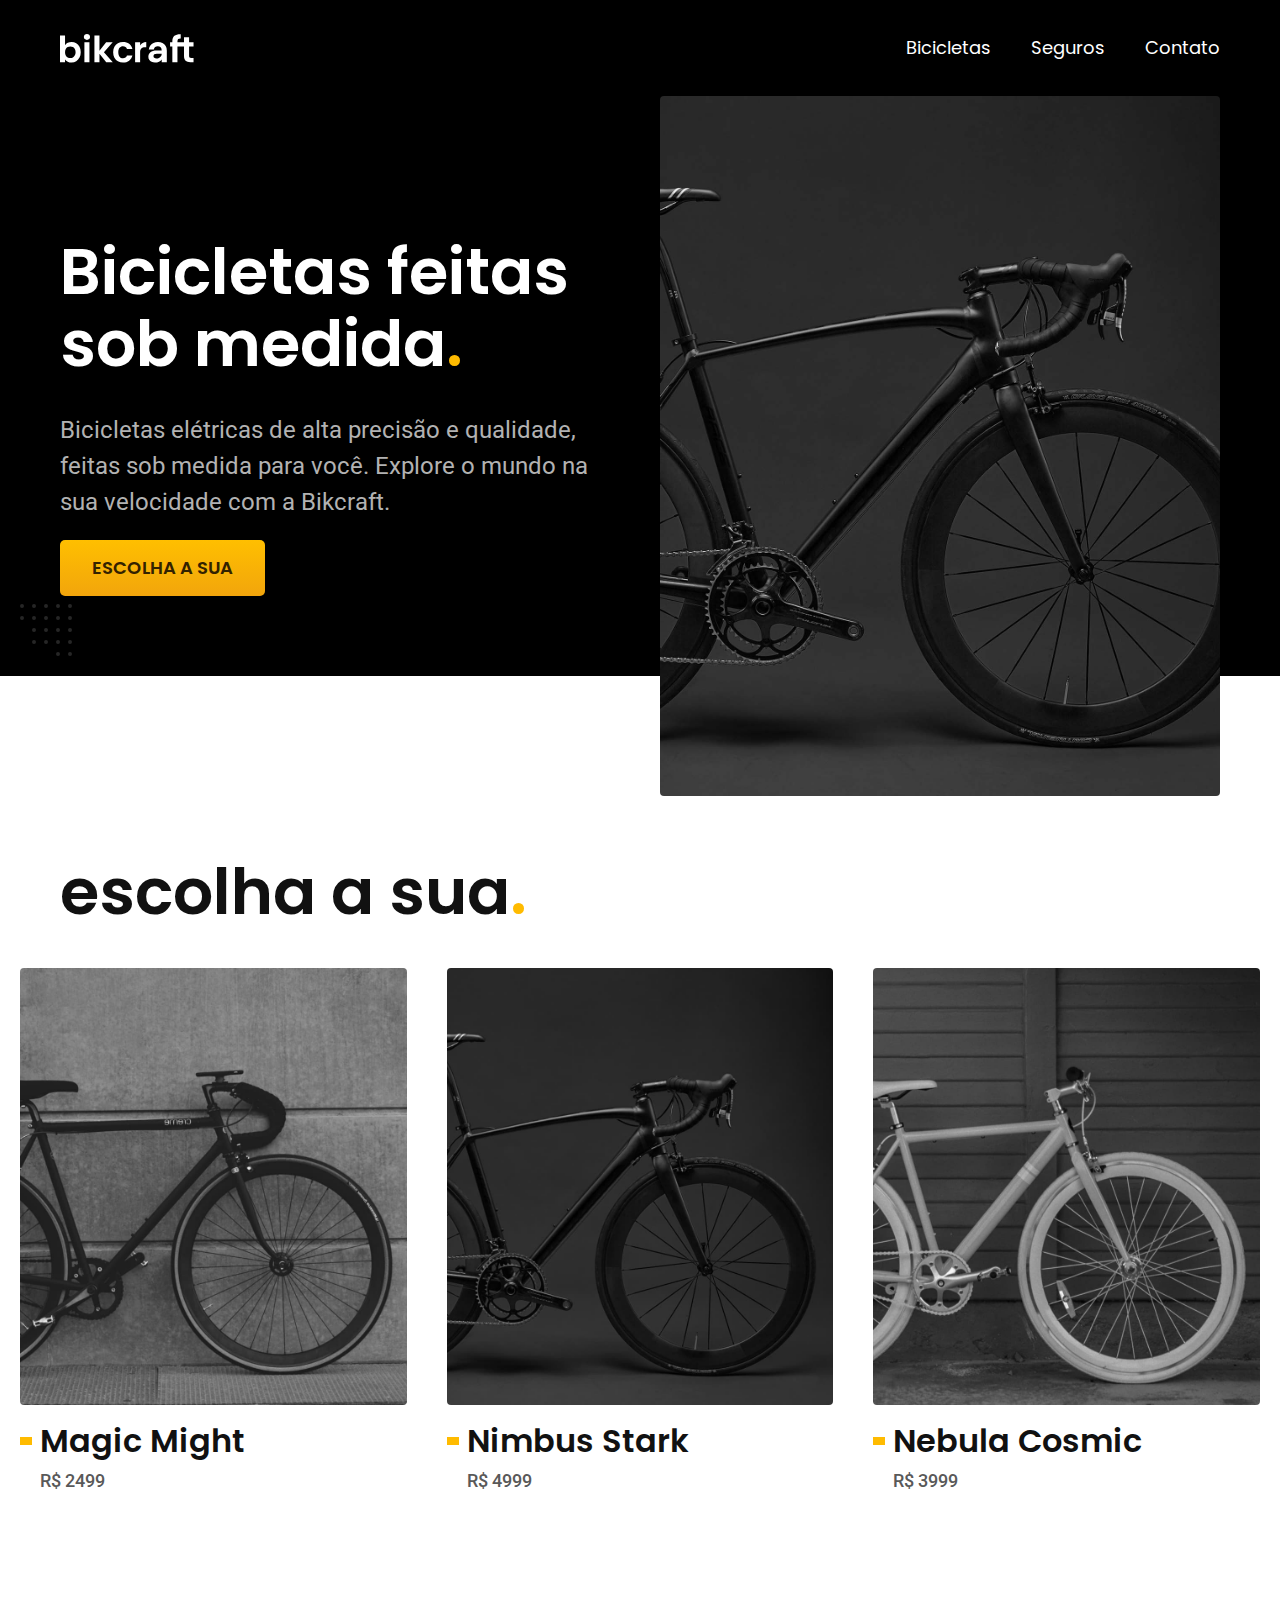
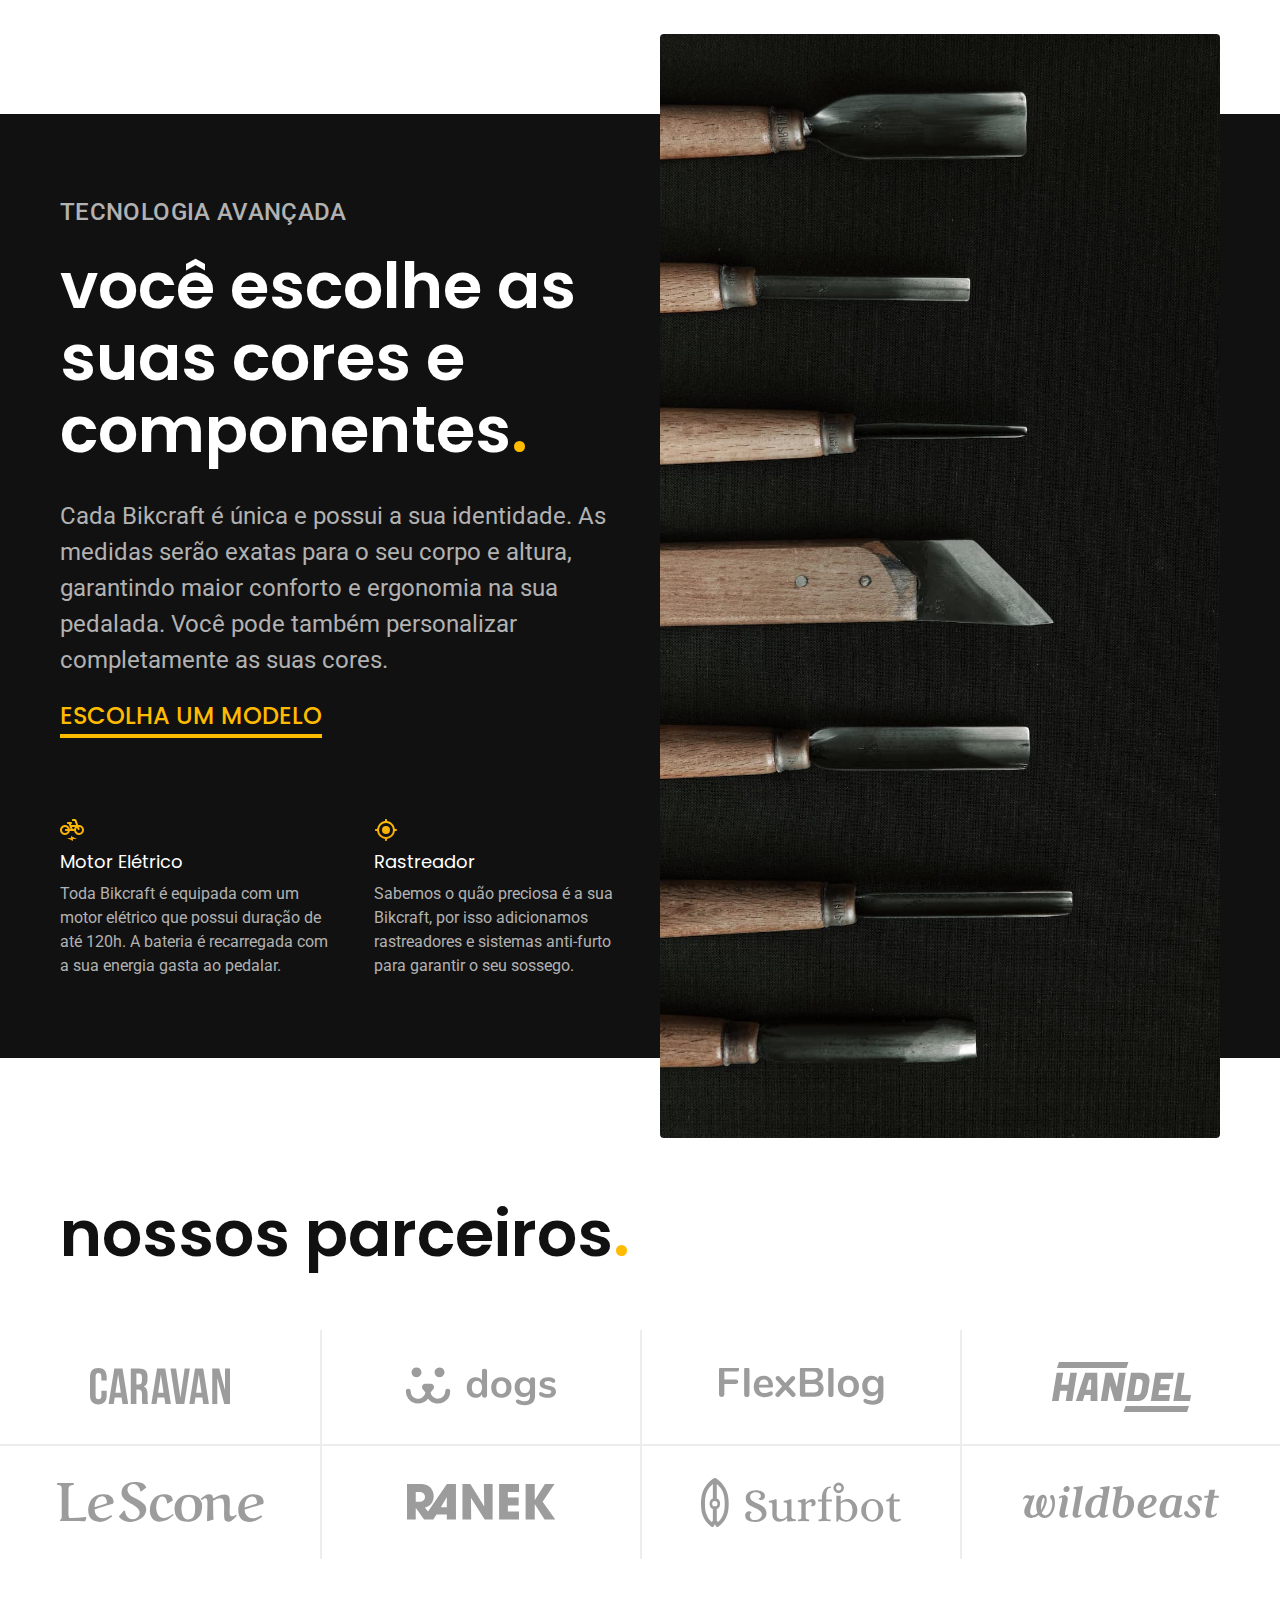
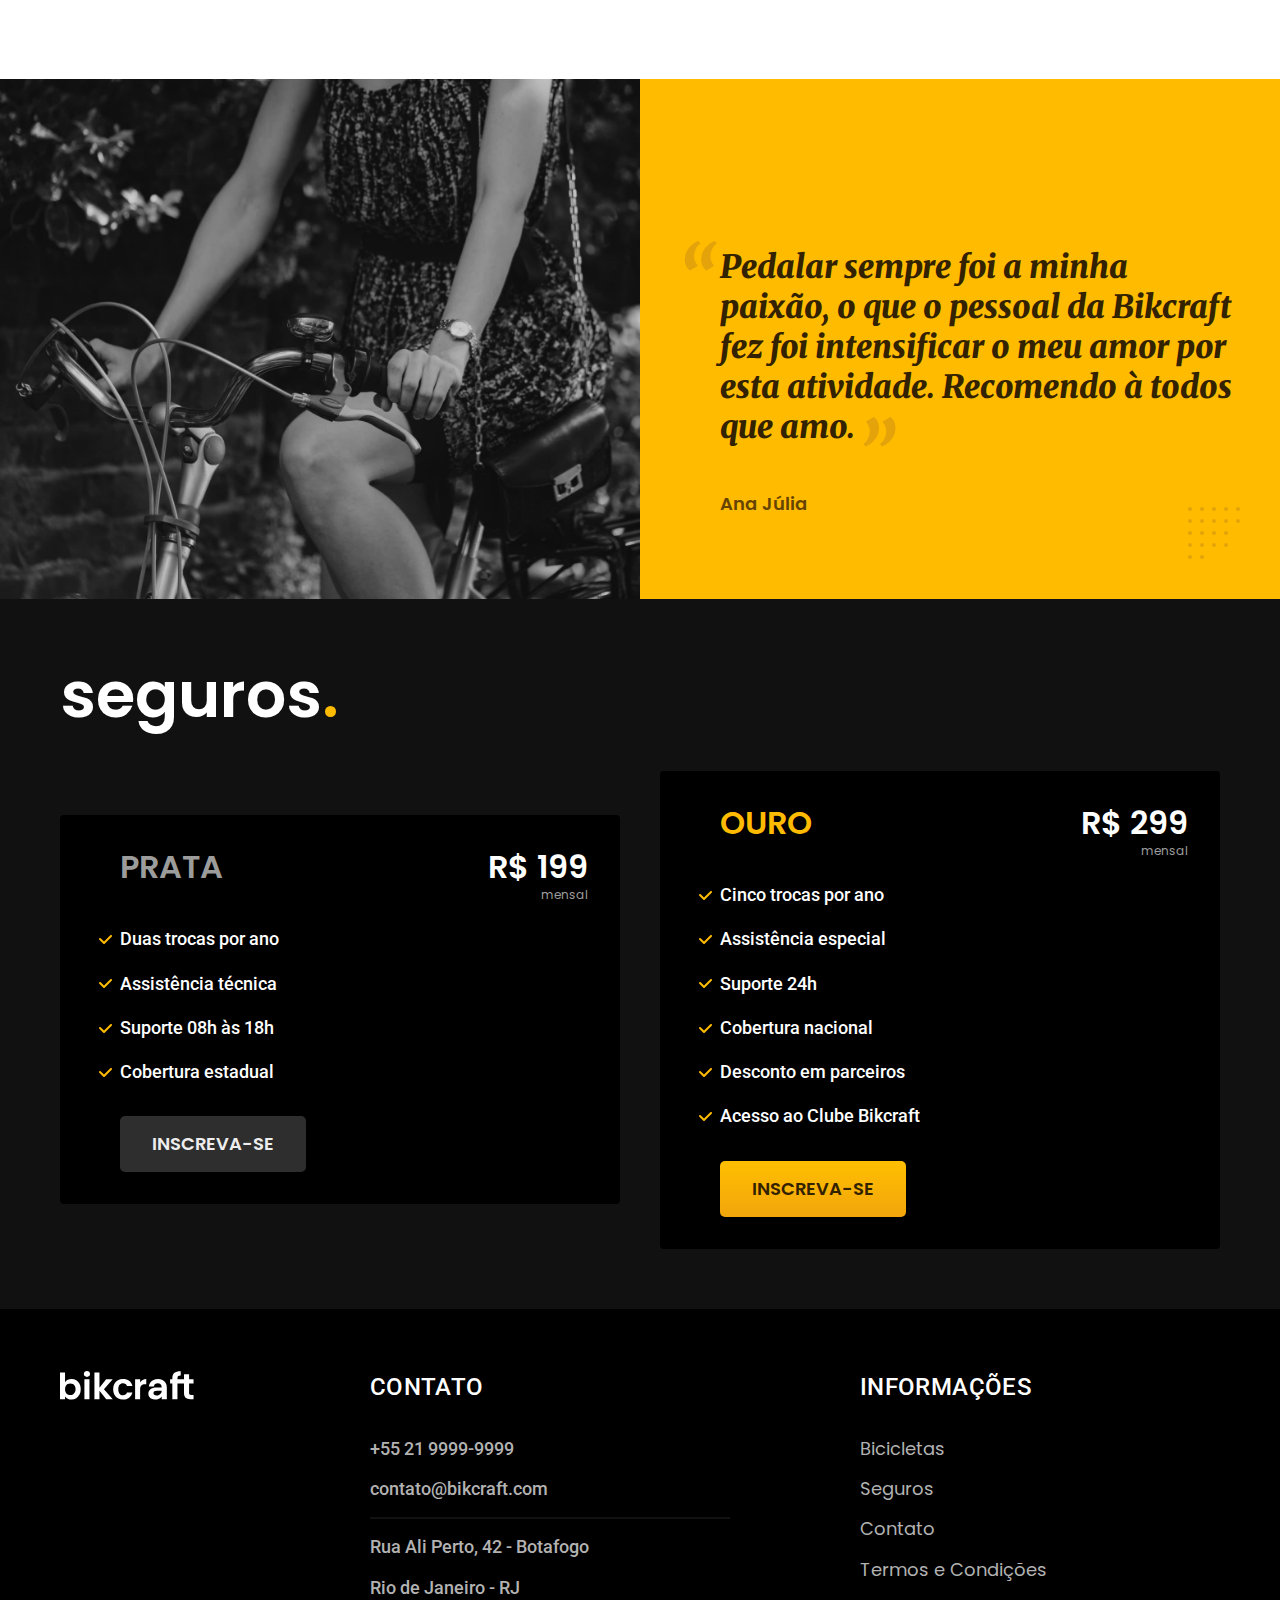
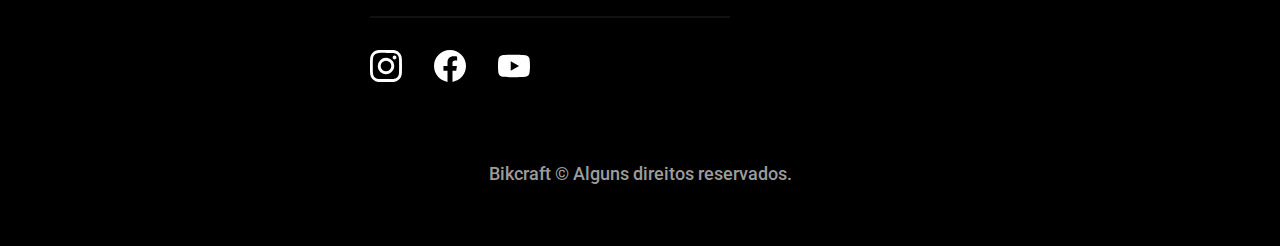
==== commit 233b85de: "optimized files" ====
--- a/index.html
+++ b/index.html
@@ -7,7 +7,7 @@
 
   <title>Bikcraft - Bicicletas Elétricas</title>
   <meta name="description" content="Bicicletas elétricas de alta precisão e qualidade,  feitas sob medida para o cliente. Explore o mundo na sua velocidade com a Bikcraft.">
-
+  <link rel="preload" href="./css/style/style.cs">
   <link rel="stylesheet" href="./css/style/style.css">
   <link rel="preconnect" href="https://fonts.googleapis.com">
   <link rel="preconnect" href="https://fonts.gstatic.com" crossorigin>
@@ -18,7 +18,7 @@
   <header class="header-bg">
     <div class="header container">
       <a href="./">
-        <img src="./img/bikcraft.svg" alt="Bikcraft" title="Bikcraft">
+        <img src="./img/bikcraft.svg" width="136" height="32" alt="Bikcraft" title="Bikcraft">
       </a>
 
       <nav aria-label="primaria">
@@ -42,9 +42,11 @@
         </p>
         <a class="button font-btn color-c12" href="./bikes.html">Escolha a sua</a>
       </div>
-      <div>
-        <img src="./img/fotos/introducao.jpg" alt="Bicicleta">
-      </div>
+
+      <picture>
+        <source media="(max-width: 800px)" srcset="./img/bicicletas/nimbus.jpg">
+        <img src="./img/fotos/introducao.jpg" width="1280" height="1600" alt="Bicicleta">
+      </picture>
     </div>
   </main>
 
@@ -53,20 +55,22 @@
 
     <ul class="bikes-list">
       <li>
-        <a href="./bike-int/magic.html"><img src="./img/bicicletas/magic-home.jpg" alt="Magic Might">
+        <a href="./bike-int/magic.html">
+          <img src="./img/bicicletas/magic-home.jpg" width="920" height="1040" alt="Magic Might">
           <h3 class="font-1-xl">Magic Might</h3>
           <span class="font-2-m color-c8">R$ 2499</span>
         </a>
       </li>
       <li>
-        <a href="./bike-int/nimbus.html"><img src="./img/bicicletas/nimbus-home.jpg" alt="Nimbus Stark">
+        <a href="./bike-int/nimbus.html">
+          <img src="./img/bicicletas/nimbus-home.jpg" width="920" height="1040" alt="Nimbus Stark">
           <h3 class="font-1-xl"> Nimbus Stark</h3>
           <span class="font-2-m color-c8">R$ 4999</span>
         </a>
       </li>
       <li>
         <a href="./bike-int/nebula.html">
-          <img src="./img/bicicletas/nebula-home.jpg" alt="Nebula Cosmic">
+          <img src="./img/bicicletas/nebula-home.jpg" width="920" height="1040" alt="Nebula Cosmic">
           <h3 class="font-1-xl">Nebula Cosmic</h3>
           <span class="font-2-m color-c8">R$ 3999</span>
         </a>
@@ -83,19 +87,19 @@
         <a href="./bikes.html" class="link">escolha um modelo</a>
         <div class="tech-benefits">
           <div>
-            <img src="./img/icones/eletrica.svg" alt="Ícone Bicicleta Elétrica" class="tech-li-elec">
+            <img src="./img/icones/eletrica.svg" width="24" height="24" alt="Ícone Bicicleta Elétrica" class="tech-li-elec">
             <h3 class="font-1-m color-c0">Motor Elétrico</h3>
             <p class="font-2-s color-c5">Toda Bikcraft é equipada com um motor elétrico que possui duração de até 120h. A bateria é recarregada com a sua energia gasta ao pedalar.</p>
           </div>
           <div>
-            <img src="./img/icones/rastreador.svg" alt="Ícone Rastreador" class="tech-li-gps">
+            <img src="./img/icones/rastreador.svg" width="24" height="24" alt="Ícone Rastreador" class="tech-li-gps">
             <h3 class="font-1-m color-c0">Rastreador</h3>
             <p class="font-2-s color-c5">Sabemos o quão preciosa é a sua Bikcraft, por isso adicionamos rastreadores e sistemas anti-furto para garantir o seu sossego.</p>
           </div>
         </div>
       </div>
       <div>
-        <img class="tech-img" src="./img/fotos/tecnologia.jpg" alt="Equipamentos">
+        <img class="tech-img" src="./img/fotos/tecnologia.jpg" width="1200" height="1920" alt="Equipamentos">
       </div>
     </div>
   </article>
@@ -103,14 +107,14 @@
     <h2 class="container font-1-xxl color-c11">nossos parceiros<span class="color-p1">.</span></h2>
 
     <ul>
-      <li><img src="./img/parceiros/caravan.svg" alt=""></li>
-      <li><img src="./img/parceiros/dogs.svg" alt=""></li>
-      <li><img src="./img/parceiros/flexblog.svg" alt=""></li>
-      <li><img src="./img/parceiros/handel.svg" alt=""></li>
-      <li><img src="./img/parceiros/lescone.svg" alt=""></li>
-      <li><img src="./img/parceiros/ranek.svg" alt=""></li>
-      <li><img src="./img/parceiros/surfbot.svg" alt=""></li>
-      <li><img src="./img/parceiros/wildbeast.svg" alt=""></li>
+      <li><img src="./img/parceiros/caravan.svg" width="140" height="38" alt=""></li>
+      <li><img src="./img/parceiros/dogs.svg" width="152" height="39" alt=""></li>
+      <li><img src="./img/parceiros/flexblog.svg" width="165" height="38" alt=""></li>
+      <li><img src="./img/parceiros/handel.svg" width="139" height="50" alt=""></li>
+      <li><img src="./img/parceiros/lescone.svg" width="208" height="41" alt=""></li>
+      <li><img src="./img/parceiros/ranek.svg" width="149" height="36" alt=""></li>
+      <li><img src="./img/parceiros/surfbot.svg" width="200" height="49" alt=""></li>
+      <li><img src="./img/parceiros/wildbeast.svg" width="196" height="34" alt=""></li>
 
     </ul>
 
@@ -118,7 +122,7 @@
   <section class="depo-bg">
     <div class="depo-content">
       <div class="depo-img">
-        <img src="./img/fotos/depoimento.jpg" alt="Mulher andando em uma bicicleta Bikcraft" title="Mulher andando em uma bicicleta Bikcraft">
+        <img src="./img/fotos/depoimento.jpg" width="1560" height="1360" alt="Mulher andando em uma bicicleta Bikcraft" title="Mulher andando em uma bicicleta Bikcraft">
       </div>
       <blockquote class="depo font-1-xl color-p5">
         <p>Pedalar sempre foi a minha paixão, o que o pessoal da Bikcraft fez foi intensificar o meu amor por esta atividade. Recomendo à todos que amo.</p>
@@ -159,7 +163,7 @@
   <footer class="footer-bg">
     <div class="footer container">
       <div class="footer-img">
-        <img src="./img/bikcraft.svg" alt="Bikcraft">
+        <img src="./img/bikcraft.svg" width="136" height="32" alt="Bikcraft">
       </div>
       <div class="footer-contato">
         <h3 class="font-2-l-b color-c0">contato</h3>
@@ -171,13 +175,13 @@
         </ul>
         <div class="footer-social color-c5">
           <a href="./">
-            <img src="./img/redes/instagram.svg" alt="Instagram">
+            <img src="./img/redes/instagram.svg" width="32" height="32" alt="Instagram">
           </a>
           <a href="./">
-            <img src="./img/redes/facebook.svg" alt="Facebook">
+            <img src="./img/redes/facebook.svg" width="32" height="32" alt="Facebook">
           </a>
           <a href="./">
-            <img src="./img/redes/youtube.svg" alt="Youtube">
+            <img src="./img/redes/youtube.svg" width="32" height="32" alt="Youtube">
           </a>
         </div>
       </div>
--- a/css/style/style.css
+++ b/css/style/style.css
@@ -32,5 +32,8 @@
 @import "../contact/contact.css";
 @import "../contact/stores.css";
 
+/* CONTACT */
+@import "../budget/budget.css";
+
 /* TERMS */
 @import "../terms/terms.css";
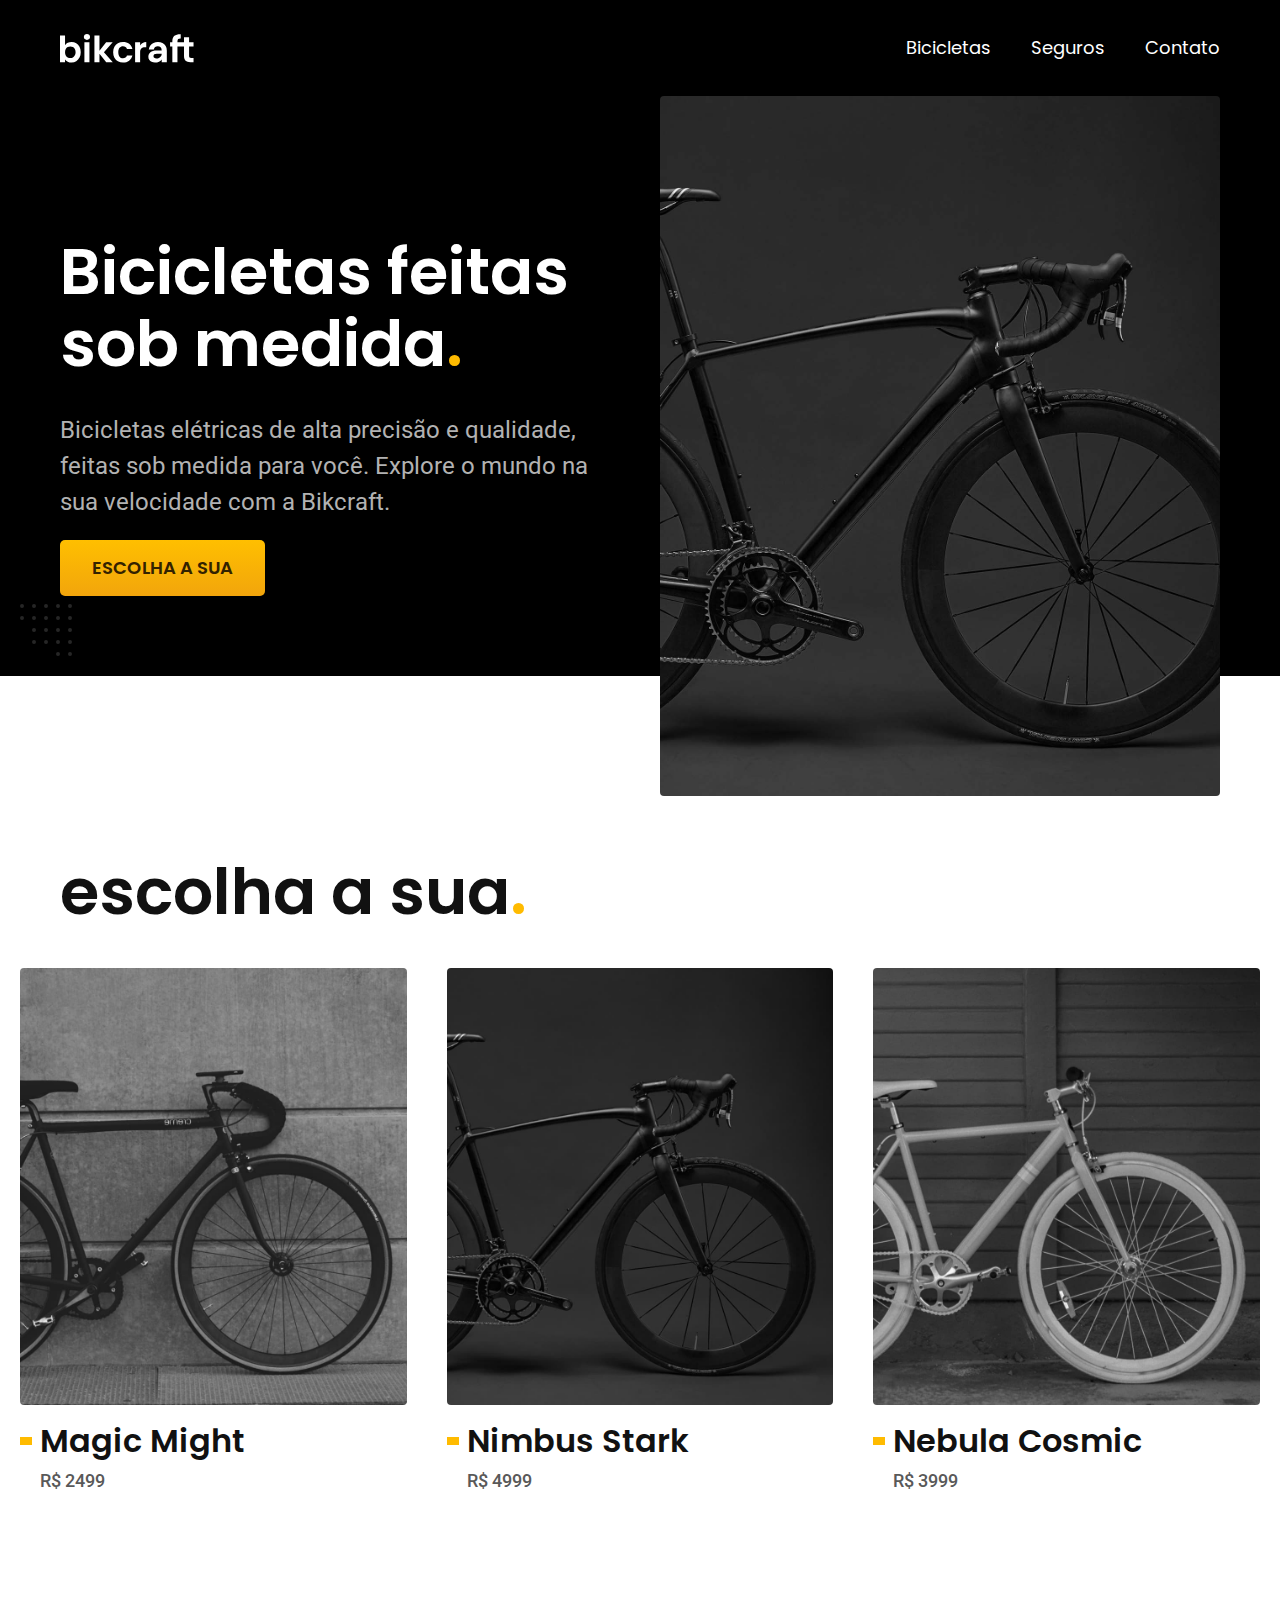
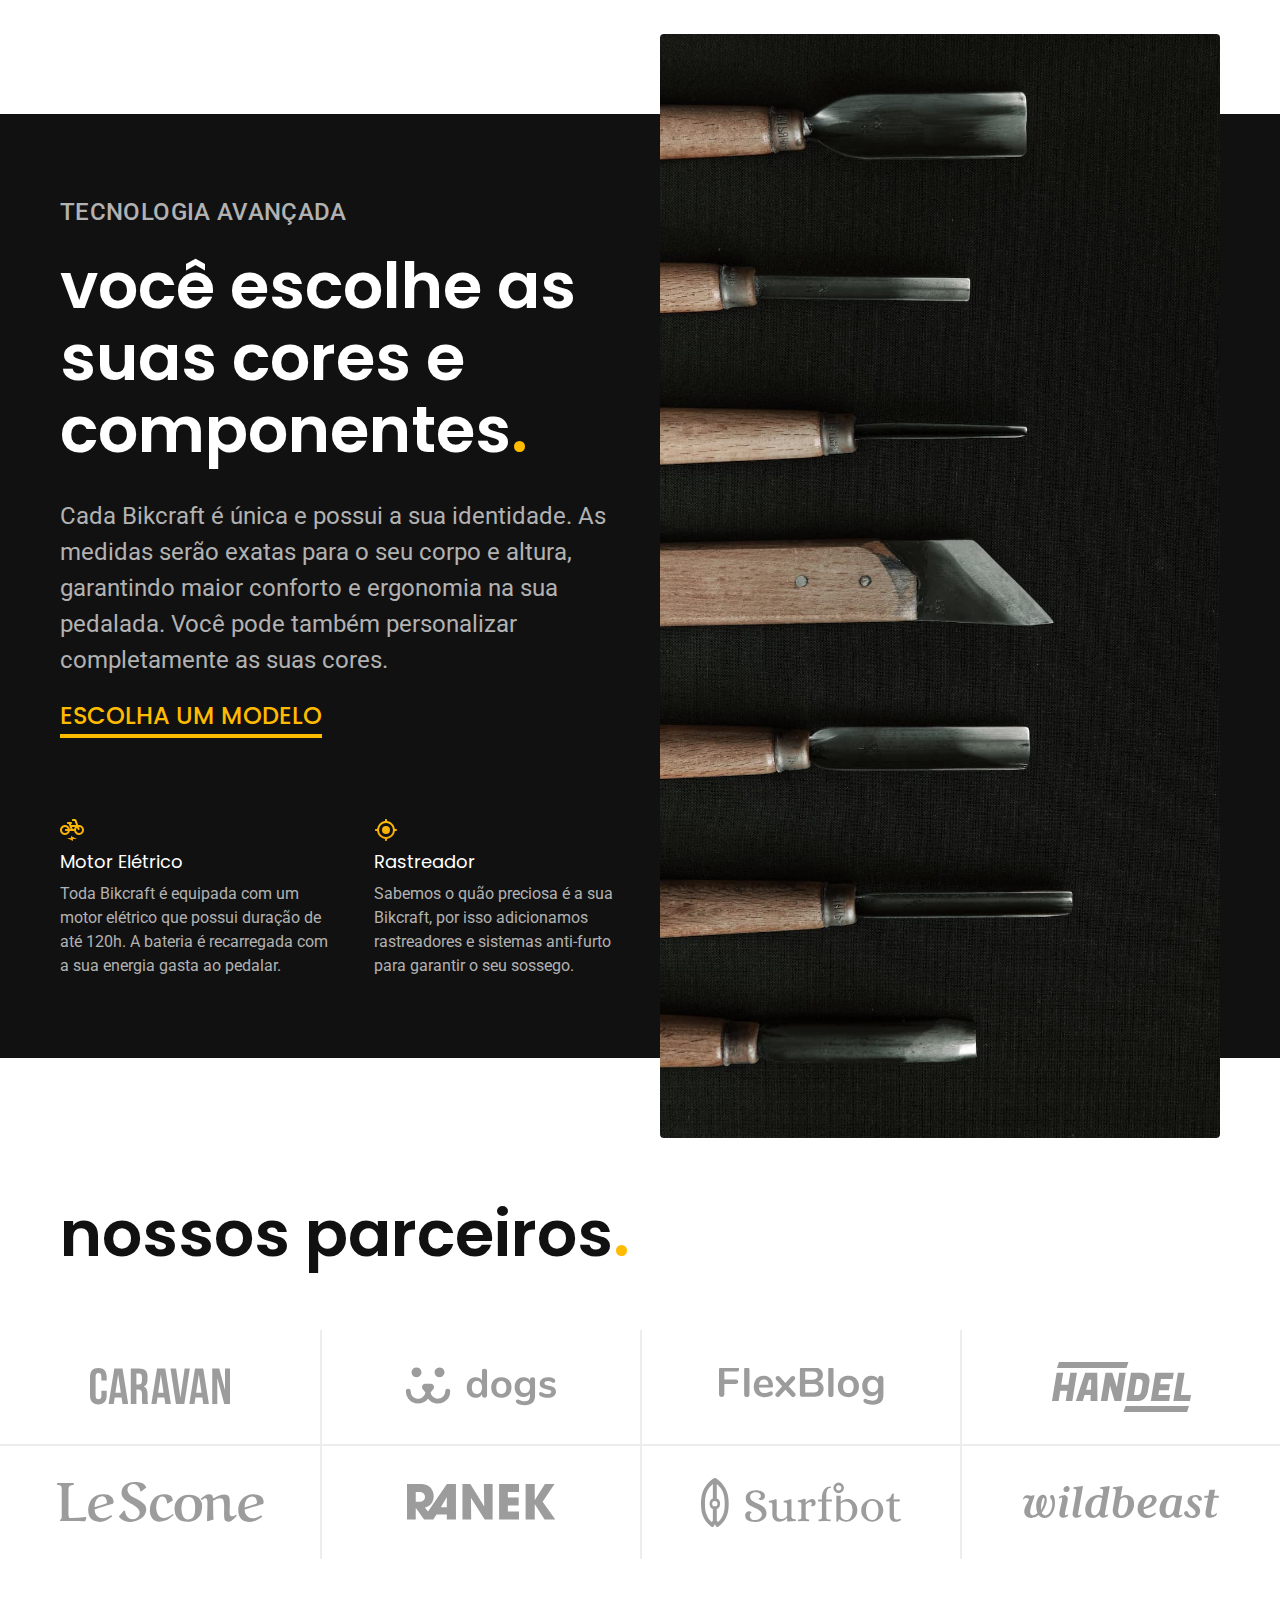
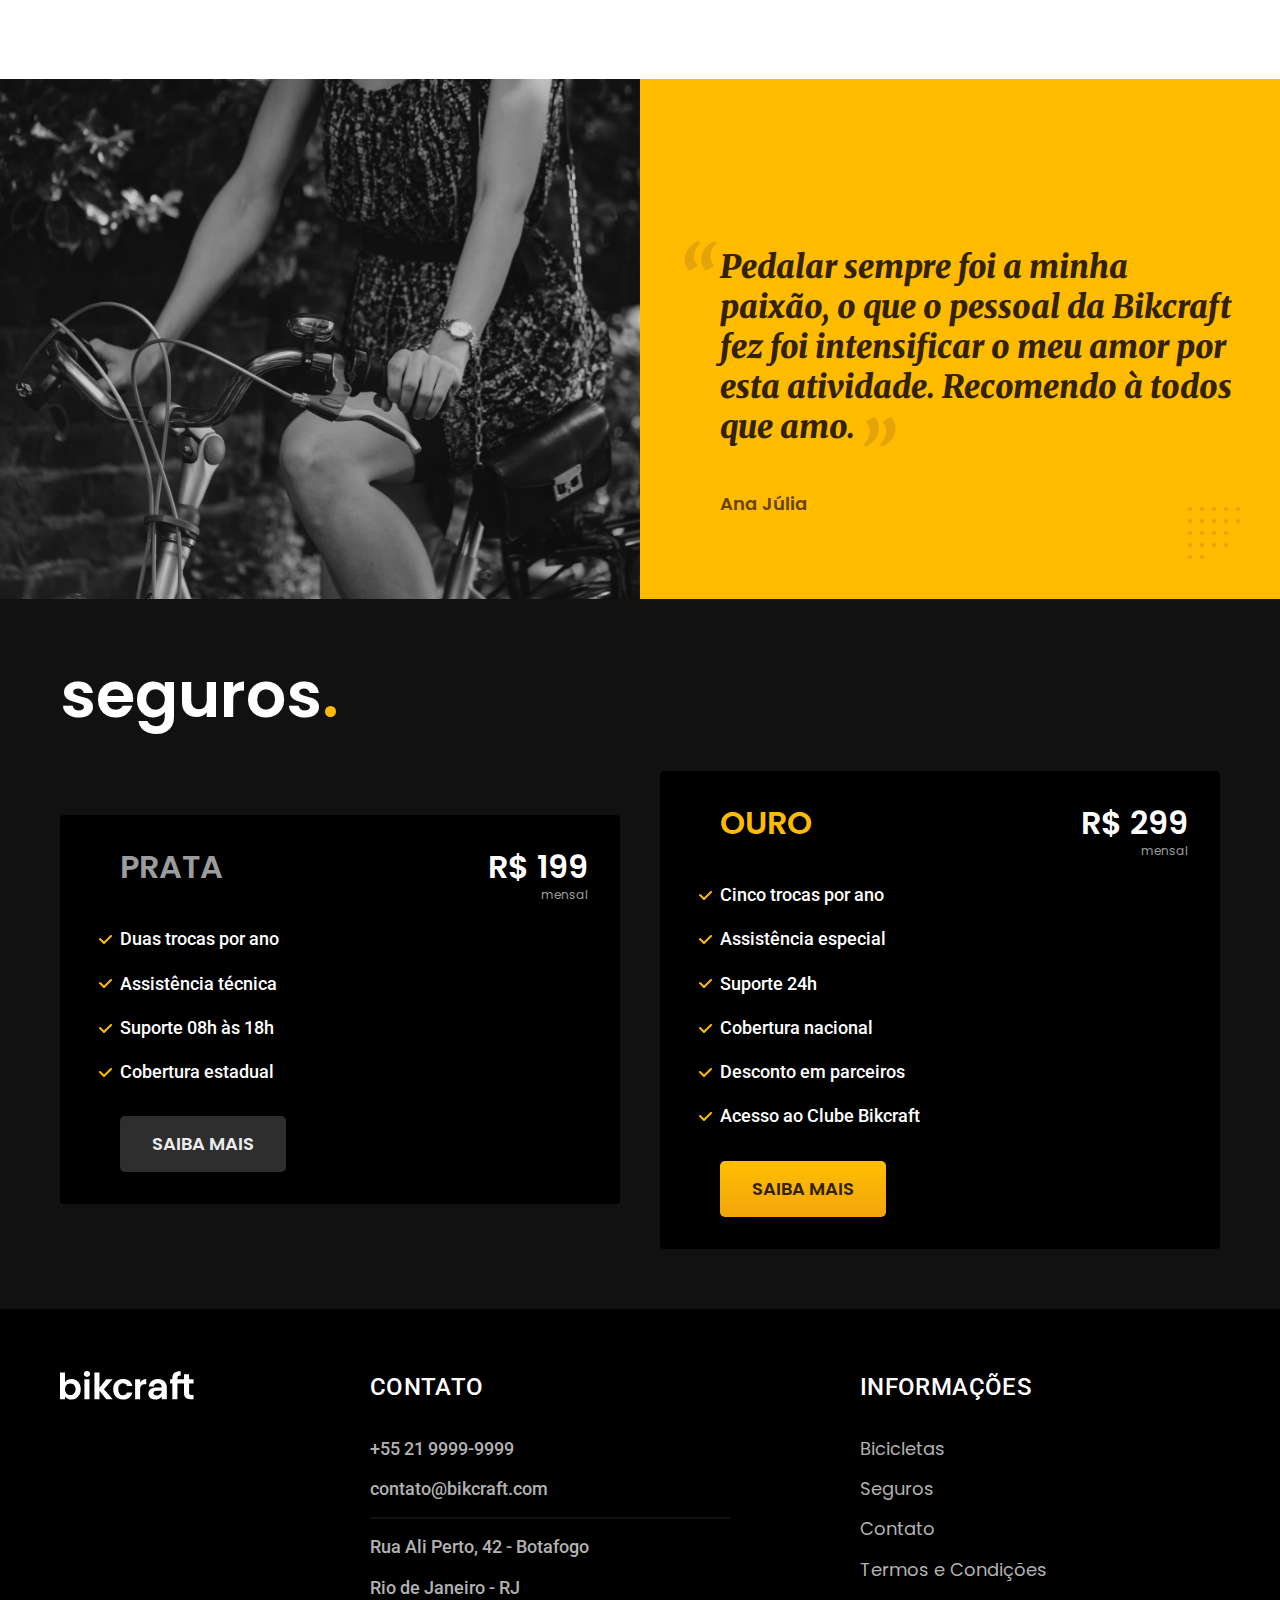
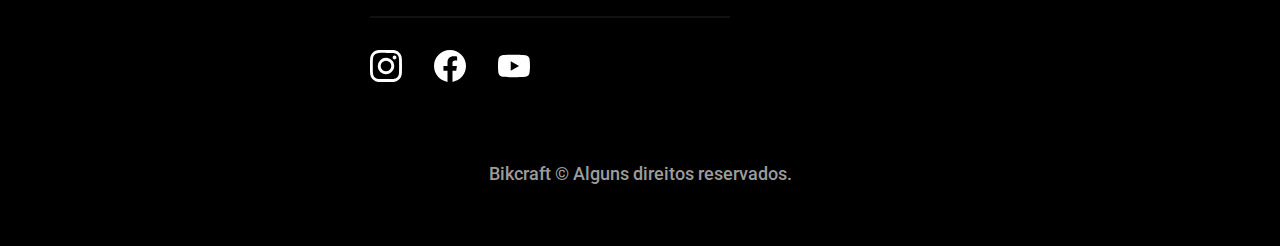
==== commit 7810e30d: "otimizado para produção" ====
--- a/index.html
+++ b/index.html
@@ -7,11 +7,16 @@
 
   <title>Bikcraft - Bicicletas Elétricas</title>
   <meta name="description" content="Bicicletas elétricas de alta precisão e qualidade,  feitas sob medida para o cliente. Explore o mundo na sua velocidade com a Bikcraft.">
-  <link rel="preload" href="./css/style/style.cs">
-  <link rel="stylesheet" href="./css/style/style.css">
+  <link rel="icon" href="./favicon.svg" type="image/svg+xml">
+  <link rel="preload" href="./css/style.css">
+  <link rel="stylesheet" href="./css/style.css">
+
+  <script>document.documentElement.classList.add('js');</script>
+
   <link rel="preconnect" href="https://fonts.googleapis.com">
   <link rel="preconnect" href="https://fonts.gstatic.com" crossorigin>
   <link href="https://fonts.googleapis.com/css2?family=Merriweather:ital,wght@1,900&family=Poppins:wght@400;500;600&family=Roboto:wght@400;500&display=swap" rel="stylesheet">
+
 </head>
 
 <body>
@@ -34,16 +39,16 @@
   <main class="intro-bg">
     <div class="intro container">
       <div class="intro-content">
-        <h1 class="intro-title font-1-xxl color-c0">
+        <h1 class="intro-title font-1-xxl color-c0 fadeInDown" data-anime="200">
           Bicicletas feitas sob medida<span class="color-p1">.</span>
         </h1>
-        <p class="intro-p font-2-l color-c5">
+        <p class="intro-p font-2-l color-c5 fadeInDown" data-anime="400" data-clipboard-text="Bicicletas elétricas de alta precisão e qualidade, feitas sob medida para você. Explore o mundo na sua velocidade com a Bikcraft.">
           Bicicletas elétricas de alta precisão e qualidade, feitas sob medida para você. Explore o mundo na sua velocidade com a Bikcraft.
         </p>
-        <a class="button font-btn color-c12" href="./bikes.html">Escolha a sua</a>
-      </div>
-
-      <picture>
+        <a class="button font-btn color-c12 fadeInDown" href="./bikes.html" data-anime="600">Escolha a sua</a>
+      </div>
+
+      <picture data-anime="200" class="fadeInDown">
         <source media="(max-width: 800px)" srcset="./img/bicicletas/nimbus.jpg">
         <img src="./img/fotos/introducao.jpg" width="1280" height="1600" alt="Bicicleta">
       </picture>
@@ -142,7 +147,7 @@
           <li>Suporte 08h às 18h</li>
           <li>Cobertura estadual</li>
         </ul>
-        <a class="button sec font-btn color-c12" href="./insurance.html">Inscreva-se</a>
+        <a class="button sec font-btn color-c12" href="./insurance.html">Saiba mais</a>
       </div>
 
       <div class="insurance-item">
@@ -156,7 +161,7 @@
           <li>Desconto em parceiros</li>
           <li>Acesso ao Clube Bikcraft</li>
         </ul>
-        <a class="button font-btn color-c12" href="./insurance.html">Inscreva-se</a>
+        <a class="button font-btn color-c12" href="./insurance.html">Saiba mais</a>
       </div>
     </div>
   </article>
@@ -201,6 +206,8 @@
 
   </footer>
 
+  <script src="./js/plugins/simple-anime.js"></script>
+  <script src="./js/script.js"></script>
 </body>
 
 </html>--- a/css/style.css
+++ b/css/style.css
@@ -0,0 +1,40 @@
+/* UTILITIES */
+@import "./utilities/typography.css";
+@import "./utilities/colors.css";
+@import "./utilities/components.css";
+@import "./utilities/forms.css";
+@import "./utilities/animation.css";
+
+/* GLOBAL */
+@import "./global/global.css";
+@import "./global/header.css";
+@import "./global/footer.css";
+
+/* HOME */
+@import "./home/home.css";
+@import "./home/technologies.css";
+@import "./home/partners.css";
+@import "./home/testimonials.css";
+
+/* BIKES */
+@import "./bikes/bikes-list.css";
+@import "./bikes/bikes.css";
+
+/* BIKES-INT */
+@import "./bikes-int/bike-int.css";
+@import "./bikes-int/bike-insurance.css";
+
+/* INSURANCE */
+@import "./insurance/insurance.css";
+@import "./insurance/benefits.css";
+@import "./insurance/faq.css";
+
+/* CONTACT */
+@import "./contact/contact.css";
+@import "./contact/stores.css";
+
+/* CONTACT */
+@import "./budget/budget.css";
+
+/* TERMS */
+@import "./terms/terms.css";
--- a/css/style.css
+++ b/css/style.css
@@ -0,0 +1,40 @@
+/* UTILITIES */
+@import "./utilities/typography.css";
+@import "./utilities/colors.css";
+@import "./utilities/components.css";
+@import "./utilities/forms.css";
+@import "./utilities/animation.css";
+
+/* GLOBAL */
+@import "./global/global.css";
+@import "./global/header.css";
+@import "./global/footer.css";
+
+/* HOME */
+@import "./home/home.css";
+@import "./home/technologies.css";
+@import "./home/partners.css";
+@import "./home/testimonials.css";
+
+/* BIKES */
+@import "./bikes/bikes-list.css";
+@import "./bikes/bikes.css";
+
+/* BIKES-INT */
+@import "./bikes-int/bike-int.css";
+@import "./bikes-int/bike-insurance.css";
+
+/* INSURANCE */
+@import "./insurance/insurance.css";
+@import "./insurance/benefits.css";
+@import "./insurance/faq.css";
+
+/* CONTACT */
+@import "./contact/contact.css";
+@import "./contact/stores.css";
+
+/* CONTACT */
+@import "./budget/budget.css";
+
+/* TERMS */
+@import "./terms/terms.css";
